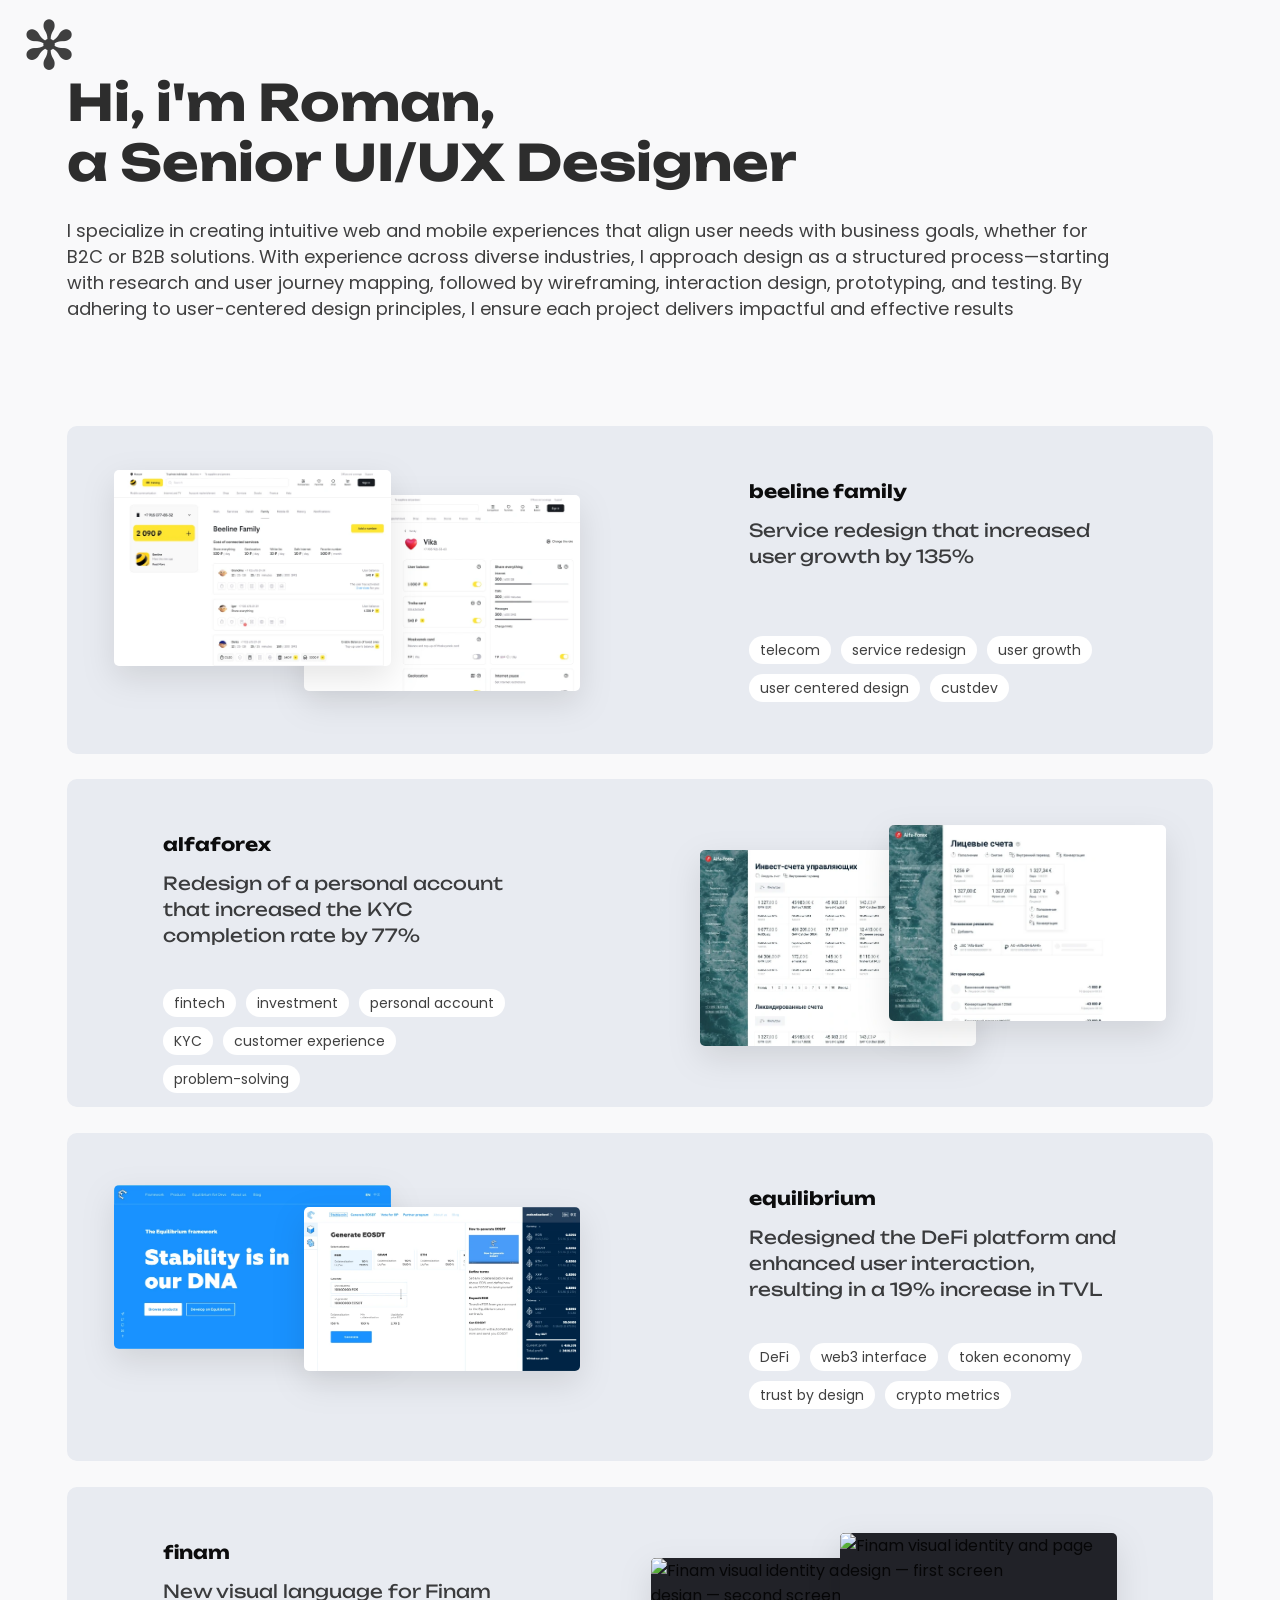
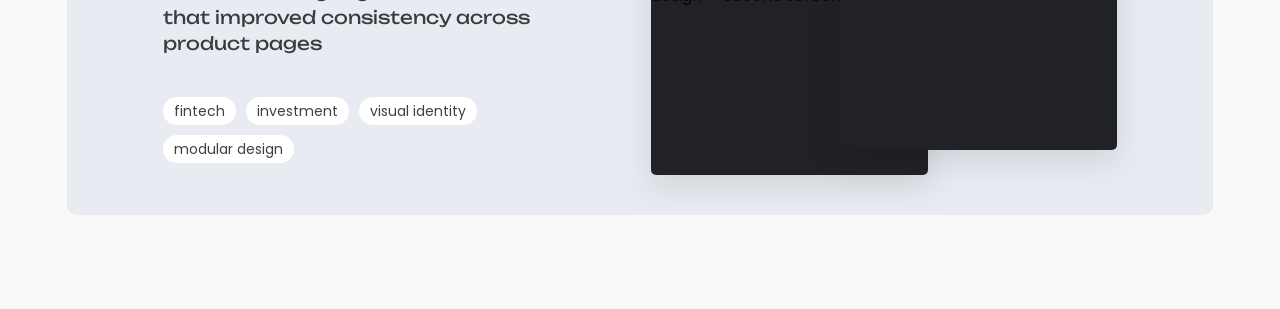
==== index.html @ b0185c96 "Set lowercase page title for index.html" ====
<!doctype html>
<html lang="en">
<head>
  <meta charset="utf-8">
  <meta name="viewport" content="width=device-width,initial-scale=1,viewport-fit=cover">
  <meta name="theme-color" content="#f9f9fa">
  <meta name="description" content="Senior UI/UX Designer portfolio. Product design, fintech, web and mobile experiences.">
  <title>roman's portfolio</title>
  <link rel="preconnect" href="https://fonts.googleapis.com">
  <link rel="preconnect" href="https://fonts.gstatic.com" crossorigin>
  <link href="https://fonts.googleapis.com/css2?family=Poppins:wght@400&family=Unbounded:wght@400;600;700&display=swap" rel="stylesheet">
  <link href="shared/tokens.css" rel="stylesheet">
  <link href="shared/typography.css" rel="stylesheet">
  <link href="shared/layout.css" rel="stylesheet">
  <link href="shared/components.css" rel="stylesheet">
  <link href="home.css" rel="stylesheet">
</head>
<body>
  <div class="portfolio-home-shell" id="top">
    <header class="home-header" aria-label="Portfolio navigation">
      <a class="home-mark" href="#top" id="portfolio-home-link" aria-label="Back to top">✻</a>
    </header>
    <main>
      <section id="home-intro" class="home-intro portfolio-container" aria-labelledby="home-title">
        <h1 class="portfolio-display" id="home-title">Hi, i'm Roman,<br>a Senior UI/UX Designer</h1>
        <p id="home-description" class="portfolio-body">I specialize in creating intuitive web and mobile experiences that align user needs with business goals, whether for B2C or B2B solutions. With experience across diverse industries, I approach design as a structured process—starting with research and user journey mapping, followed by wireframing, interaction design, prototyping, and testing. By adhering to user-centered design principles, I ensure each project delivers impactful and effective results</p>
      </section>
      <section id="home-work" data-debug-label-position="top-right" class="home-work portfolio-container" aria-label="Selected design projects">
      <article class="home-project home-project--left" id="beeline-family">
        <a class="home-project__link" href="https://readymag.website/u875042579/5202538/" rel="noopener" aria-label="Open beeline family case">
          <div id="beeline-family-media" data-debug-label-position="bottom-left" class="home-project__media" aria-hidden="true">
            <img id="beeline-family-image-1" class="home-project__shot home-project__shot--first" src="assets/home/beeline-family-01.webp" alt="Beeline Family interface — first screen" loading="eager" decoding="async">
            <img id="beeline-family-image-2" class="home-project__shot home-project__shot--second" src="assets/home/beeline-family-02.webp" alt="Beeline Family interface — second screen" loading="lazy" decoding="async">
          </div>
          <div id="beeline-family-copy" data-debug-label-position="top-right" class="home-project__copy">
            <h2 id="beeline-family-title">beeline family</h2>
            <p id="beeline-family-description">Service redesign that increased user growth by 135%</p>
            <ul id="beeline-family-tags" class="home-tags" aria-label="Project topics"><li>telecom</li><li>service redesign</li><li>user growth</li><li>user centered design</li><li>custdev</li></ul>
          </div>
        </a>
      </article>
      <article class="home-project home-project--right" id="alfaforex">
        <a class="home-project__link" href="https://readymag.website/u2548584965/5134023/" rel="noopener" aria-label="Open alfaforex case">
          <div id="alfaforex-media" data-debug-label-position="bottom-left" class="home-project__media" aria-hidden="true">
            <img id="alfaforex-image-1" class="home-project__shot home-project__shot--first" src="assets/home/alfaforex-01.webp" alt="AlfaForex personal account — first screen" loading="lazy" decoding="async">
            <img id="alfaforex-image-2" class="home-project__shot home-project__shot--second" src="assets/home/alfaforex-02.webp" alt="AlfaForex personal account — second screen" loading="lazy" decoding="async">
          </div>
          <div id="alfaforex-copy" data-debug-label-position="top-right" class="home-project__copy">
            <h2 id="alfaforex-title">alfaforex</h2>
            <p id="alfaforex-description">Redesign of a personal account that increased the KYC completion rate by 77%</p>
            <ul id="alfaforex-tags" class="home-tags" aria-label="Project topics"><li>fintech</li><li>investment</li><li>personal account</li><li>KYC</li><li>customer experience</li><li>problem-solving</li></ul>
          </div>
        </a>
      </article>
      <article class="home-project home-project--left" id="equilibrium">
        <a class="home-project__link" href="https://readymag.website/u11036106/5223679/" rel="noopener" aria-label="Open equilibrium case">
          <div id="equilibrium-media" data-debug-label-position="bottom-left" class="home-project__media" aria-hidden="true">
            <img id="equilibrium-image-1" class="home-project__shot home-project__shot--first" src="assets/home/equilibrium-01.webp" alt="Equilibrium DeFi platform — first screen" loading="lazy" decoding="async">
            <img id="equilibrium-image-2" class="home-project__shot home-project__shot--second" src="assets/home/equilibrium-02.webp" alt="Equilibrium DeFi platform — second screen" loading="lazy" decoding="async">
          </div>
          <div id="equilibrium-copy" data-debug-label-position="top-right" class="home-project__copy">
            <h2 id="equilibrium-title">equilibrium</h2>
            <p id="equilibrium-description">Redesigned the DeFi platform and enhanced user interaction, resulting in a 19% increase in TVL</p>
            <ul id="equilibrium-tags" class="home-tags" aria-label="Project topics"><li>DeFi</li><li>web3 interface</li><li>token economy</li><li>trust by design</li><li>crypto metrics</li></ul>
          </div>
        </a>
      </article>
      <article class="home-project home-project--right" id="finam">
        <a class="home-project__link" href="/cases/finam/" aria-label="Open finam case">
          <div id="finam-media" data-debug-label-position="bottom-left" class="home-project__media" aria-hidden="true">
            <img id="finam-image-1" class="home-project__shot home-project__shot--first" src="assets/hero-demo-left.webp" alt="Finam visual identity and page design — first screen" loading="lazy" decoding="async">
            <img id="finam-image-2" class="home-project__shot home-project__shot--second" src="assets/hero-demo-right.webp" alt="Finam visual identity and page design — second screen" loading="lazy" decoding="async">
          </div>
          <div id="finam-copy" data-debug-label-position="top-right" class="home-project__copy">
            <h2 id="finam-title">finam</h2>
            <p id="finam-description">New visual language for Finam that improved consistency across product pages</p>
            <ul id="finam-tags" class="home-tags" aria-label="Project topics"><li>fintech</li><li>investment</li><li>visual identity</li><li>modular design</li></ul>
          </div>
        </a>
      </article>
      </section>
    </main>
  </div>
  <script src="portfolio-home-spin.js" defer></script>
  <script src="home-interactions.js" defer></script>
  <script src="debug-blocks.js" defer></script>
</body>
</html>
---- shared/tokens.css ----
/* Shared portfolio design tokens. Extracted from the approved Finam implementation. */
:root {
  --background: #15131a;
  --surface: #212228;
  --secondary: rgba(199,199,199,.75);
  --primary: #fff;
  --content: 1268px;
  --pad: clamp(22px,5.2vw,74px);
  --section-space: 152px;
  --font-body: 'Poppins', Arial, sans-serif;
  --font-heading: 'Unbounded', sans-serif;
  --type-display-size: 50px;
  --type-body-size: 18px;
  --type-section-size: 18px;
}
---- shared/typography.css ----
/* Shared type scale: Finam's approved type metrics, usable by all pages.
   Load Google Fonts Poppins 400 and Unbounded 400/600/700 in each page head. */
body {
  margin:0; background:var(--background); color:var(--primary);
  font-family:var(--font-body); font-weight:400; font-synthesis:none;
  text-rendering:optimizeLegibility;
}
h1,h2,h3,p{margin:0}
h1,h2,h3,.section-title,.info-card h3,.stat-card strong,
.portfolio-display,.portfolio-lead,.portfolio-section-title,.portfolio-info-card h3 {
  font-family:var(--font-heading);font-weight:700;font-style:normal;font-synthesis:none;
}
h1,.lead,.stat-card strong,.portfolio-display,.portfolio-lead {
  font-size:var(--type-display-size);line-height:1.2;letter-spacing:normal;
}
.lead,.portfolio-lead {
  font-family:var(--font-heading);font-weight:400;font-style:normal;
  font-synthesis:none;margin-bottom:26px;letter-spacing:normal;
}
.body-text,.feature-copy p,.results-intro p,.portfolio-body {
  font-size:var(--type-body-size);line-height:1.45;color:var(--secondary);
}
.section-title,.portfolio-section-title {
  font-size:var(--type-section-size);line-height:1.45;letter-spacing:normal;
  text-transform:lowercase;margin-bottom:13px;
}
@media(max-width:1100px) {
  .portfolio-display,.portfolio-lead {font-size:clamp(36px,4vw,50px)}
}
@media(max-width:767px) {
  .portfolio-display {font-size:34px}
  .portfolio-lead {font-size:clamp(28px,7vw,36px);line-height:1.22;margin-bottom:20px}
  .portfolio-body {font-size:16px;line-height:1.52}
  .portfolio-section-title {font-size:18px;line-height:1.45;margin-bottom:12px}
}
@media(max-width:375px) {.portfolio-lead {font-size:28px}}
---- shared/layout.css ----
/* Shared layout primitives. Current Finam rules retain the same selectors. */
*{box-sizing:border-box}
html{scroll-behavior:smooth}
a{color:inherit;text-decoration:none}
img{display:block;max-width:100%}
.page-shell,.portfolio-page-shell{overflow-x:clip}
.wrap,.portfolio-container{
  max-width:calc(var(--content) + var(--pad)*2);width:100%;
  padding-inline:var(--pad);margin-inline:auto;
}
.media-frame,.portfolio-media-frame{
  position:relative;overflow:hidden;background:var(--surface);
  border-radius:0;isolation:isolate;
}
.full-bleed,.portfolio-full-bleed{
  position:relative;width:100vw;max-width:none;left:50%;transform:translateX(-50%);
}
@media(prefers-reduced-motion:reduce){html{scroll-behavior:auto}}
---- shared/components.css ----
/* INFO-CARD-INSIGHTS: shared implementation of the approved Finam cards.
   New cases may use .portfolio-card-grid / .portfolio-info-card. */
.insight-grid,.portfolio-card-grid{
  display:grid;grid-template-columns:repeat(3,minmax(0,1fr));gap:24px;
}
.info-card,.portfolio-info-card{
  border-radius:20px;background:var(--surface);padding:24px;min-height:220px;
}
.info-card h3,.portfolio-info-card h3{
  font-size:18px;line-height:1.45;letter-spacing:normal;
  text-transform:lowercase;margin-bottom:13px;font-weight:700;
}
.info-card p,.portfolio-info-card p{
  font-size:18px;line-height:1.45;color:var(--secondary);
}
@media(max-width:1100px) {
  .portfolio-info-card p,.portfolio-info-card h3 {font-size:16px}
}
@media(max-width:767px) {
  .portfolio-card-grid{display:flex;flex-direction:column;gap:12px}
  .portfolio-info-card{min-height:0;padding:20px;border-radius:16px}
  .portfolio-info-card h3{font-size:16px;line-height:1.45;margin-bottom:12px}
  .portfolio-info-card p{font-size:15px;line-height:1.55}
}
---- home.css ----
/* Readymag homepage composition, measured at 1440px. Finam case remains on styles.css. */
:root{
  --background:#f9f9fa;
  --primary:rgba(0,0,0,.82);
  --secondary:rgba(0,0,0,.75);
  --surface:#e8ebf1;
  --home-card:#e8ebf1;
}
body{overflow-x:clip}
.portfolio-home-shell{overflow-x:clip}
/* Keep the home navigation symbol fixed and positioned exactly as in Finam. */
.home-header{position:fixed;inset:0 auto auto 0;z-index:60;width:0;height:0;pointer-events:none}
.home-mark{
  position:fixed;top:15px;left:max(18px,calc((100vw - 1440px)/2 + 20px));
  display:flex;align-items:center;justify-content:center;width:62px;height:60px;
  font:400 67px/1 var(--font-body);color:rgba(0,0,0,.75);
  text-decoration:none;pointer-events:auto;transform-origin:50% 50%;
}
.home-mark:hover{animation:star-reference-spin 10s linear infinite}
@keyframes star-reference-spin{from{transform:rotate(0deg)}to{transform:rotate(360deg)}}
.home-mark:focus-visible,.home-project__link:focus-visible{outline:2px solid #222;outline-offset:4px}
.home-intro{padding-top:72px;padding-bottom:104px}
.home-intro h1.portfolio-display{
  font:700 50px/60px var(--font-heading);letter-spacing:0;
  width:min(100%,756px);max-width:756px;color:rgba(0,0,0,.82);
}
.home-intro p.portfolio-body{
  margin-top:26px;width:min(100%,1054px);max-width:1054px;
  font:400 18px/26px var(--font-body);color:rgba(0,0,0,.75);
}
.home-work{padding-bottom:94px}
.home-project{
  position:relative;width:100%;height:328px;margin:0 0 25px;
  background:var(--home-card);border:0;border-radius:10px;
  overflow:hidden;isolation:isolate;
}
.home-project:not(:first-child){margin-bottom:26px}
.home-project:last-child{margin-bottom:0}
.home-project__link{display:block;position:relative;width:100%;height:100%;color:inherit}
.home-project__media{position:absolute;inset:0;pointer-events:none}
.home-project__shot{
  position:absolute;display:block;width:24.132492%;height:auto;max-width:none;
  object-fit:contain;z-index:1;border-radius:5px;
  filter:drop-shadow(0 12px 16px rgba(0,0,0,.1));
  transition:transform 500ms ease,opacity 500ms ease;
  transform-origin:center center;
}
.home-project__shot--second{z-index:2}
#beeline-family .home-project__shot--first,#alfaforex .home-project__shot--first,#finam .home-project__shot--first{z-index:3}
.home-project--left .home-project__shot--first{left:8.438486%;top:44px}
.home-project--left .home-project__shot--second{left:24.921136%;top:69px}
.home-project--right .home-project__shot--first{left:67.429022%;top:46px}
.home-project--right .home-project__shot--second{left:50.946372%;top:71px}
#equilibrium .home-project__shot--first{top:52px}
#equilibrium .home-project__shot--second{top:74px}
/* Center the screenshot pair in the visual column opposite the text.
   Leave Finam's composition unchanged. */
@media(min-width:768px){
  #beeline-family .home-project__shot--first,
  #equilibrium .home-project__shot--first{left:4.179811%}
  #beeline-family .home-project__shot--second,
  #equilibrium .home-project__shot--second{left:20.662461%}
  #alfaforex .home-project__shot--first{left:71.687697%}
  #alfaforex .home-project__shot--second{left:55.205047%}
}
#finam .home-project__shot{
  height:217px;width:24.132492%;object-fit:cover;object-position:top center;
  background:#212228;
}
.home-project__copy{
  position:absolute;top:52px;width:32.097792%;color:rgba(0,0,0,.95);
}
.home-project--left .home-project__copy{right:8.438486%}
.home-project--right .home-project__copy{left:8.438486%}
.home-project__copy h2{
  font:700 18px/26px var(--font-heading);letter-spacing:0;
  text-transform:lowercase;color:rgba(0,0,0,.95);
  padding:0 0 13px;margin:0;
}
.home-project__copy p{
  font:400 18px/26px var(--font-heading);letter-spacing:0;
  color:rgba(0,0,0,.75);margin:0;
}
.home-tags{
  position:absolute;top:158px;left:0;width:100%;
  display:flex;flex-wrap:wrap;align-content:flex-start;gap:10px;
  list-style:none;margin:0;padding:0;
}
.home-tags li{
  display:flex;align-items:center;justify-content:center;
  min-height:28px;padding:0 11px;
  font:400 14px/28px var(--font-body);white-space:nowrap;
  color:rgba(0,0,0,.75);background:#fff;border-radius:100px;
  transition:background-color 200ms ease,box-shadow 200ms ease;
}
@media(hover:hover){
  .home-project--left:hover .home-project__shot--first,
  .home-project--right:hover .home-project__shot--second{transform:translateY(20px)}
  .home-project--left:hover .home-project__shot--second,
  .home-project--right:hover .home-project__shot--first{transform:translateY(-20px)}
  /* AlfaForex: right screenshot down, left screenshot up. */
  #alfaforex:hover .home-project__shot--first{transform:translateY(20px)}
  #alfaforex:hover .home-project__shot--second{transform:translateY(-20px)}
  /* Tag hover does not fade other elements. */
  .home-tags li:hover{background:transparent;box-shadow:inset 0 0 0 1px rgba(0,0,0,.7)}
}
@media(max-width:1150px) and (min-width:768px){
  .home-intro{padding-top:80px;padding-bottom:85px}
  .home-intro h1.portfolio-display{font-size:clamp(37px,4.2vw,50px);line-height:1.2}
  .home-intro p.portfolio-body{font-size:17px;line-height:1.5}
  .home-project__copy{width:35%}
  .home-project__copy h2,.home-project__copy p{font-size:clamp(14px,1.6vw,18px);line-height:1.43}
  .home-project__copy h2{padding-bottom:10px}
  .home-tags{top:158px;gap:7px}
  .home-tags li{font-size:12px;line-height:25px;min-height:25px;padding-inline:9px}
}
@media(max-width:767px){
  :root{--pad:6.25vw}
  .home-mark{top:4.375vw;left:2.5vw;width:7.5vw;height:8.125vw;font-size:8.125vw;line-height:1}
  .home-intro{padding-top:118px;padding-bottom:66px}
  .home-intro h1.portfolio-display{width:100%;font-size:clamp(27px,7.25vw,36px);line-height:1.24}
  .home-intro p.portfolio-body{margin-top:24px;font-size:16px;line-height:1.52}
  .home-work{padding-bottom:75px}
  .home-project{height:auto;min-height:0;margin-bottom:13px;overflow:hidden}
  .home-project:not(:first-child){margin-bottom:13px}
  .home-project__link{display:flex;flex-direction:column;height:auto}
  .home-project__media{position:relative;inset:auto;height:clamp(185px,56vw,248px);flex:none;width:100%}
  .home-project__shot{width:64%;max-width:none;filter:drop-shadow(0 8px 12px rgba(0,0,0,.1))}
  .home-project--left .home-project__shot--first{left:8%;top:20px}
  .home-project--left .home-project__shot--second{left:35%;top:40px}
  .home-project--right .home-project__shot--first{left:35%;top:20px}
  .home-project--right .home-project__shot--second{left:8%;top:40px}
  #equilibrium .home-project__shot--first{top:23px}
  #equilibrium .home-project__shot--second{top:47px}
  #finam .home-project__shot{width:64%;height:min(43vw,178px)}
  .home-project__copy{position:relative;top:auto;left:auto!important;right:auto!important;width:100%;padding:0 22px 28px}
  .home-project__copy h2{font-size:16px;line-height:24px;padding-bottom:10px}
  .home-project__copy p{font-size:16px;line-height:24px}
  .home-tags{position:static;top:auto;left:auto;width:auto;margin-top:28px;gap:8px}
  .home-tags li{font-size:12px;min-height:26px;line-height:26px;padding:0 10px}
}
@media(max-width:375px){
  .home-mark{left:10px}
}
@media(prefers-reduced-motion:reduce){
  .home-mark:hover{animation:none}
  .home-project__shot{transition:none!important}
  .home-project:hover .home-project__shot{transform:none!important}
  .home-motion .home-project:not(.is-visible) .home-project__shot{opacity:1!important;transform:none!important}
}
.home-motion .home-project:not(.is-visible) .home-project__shot{opacity:0;transform:translateY(14px)}
.home-motion .home-project.is-visible .home-project__shot{opacity:1}
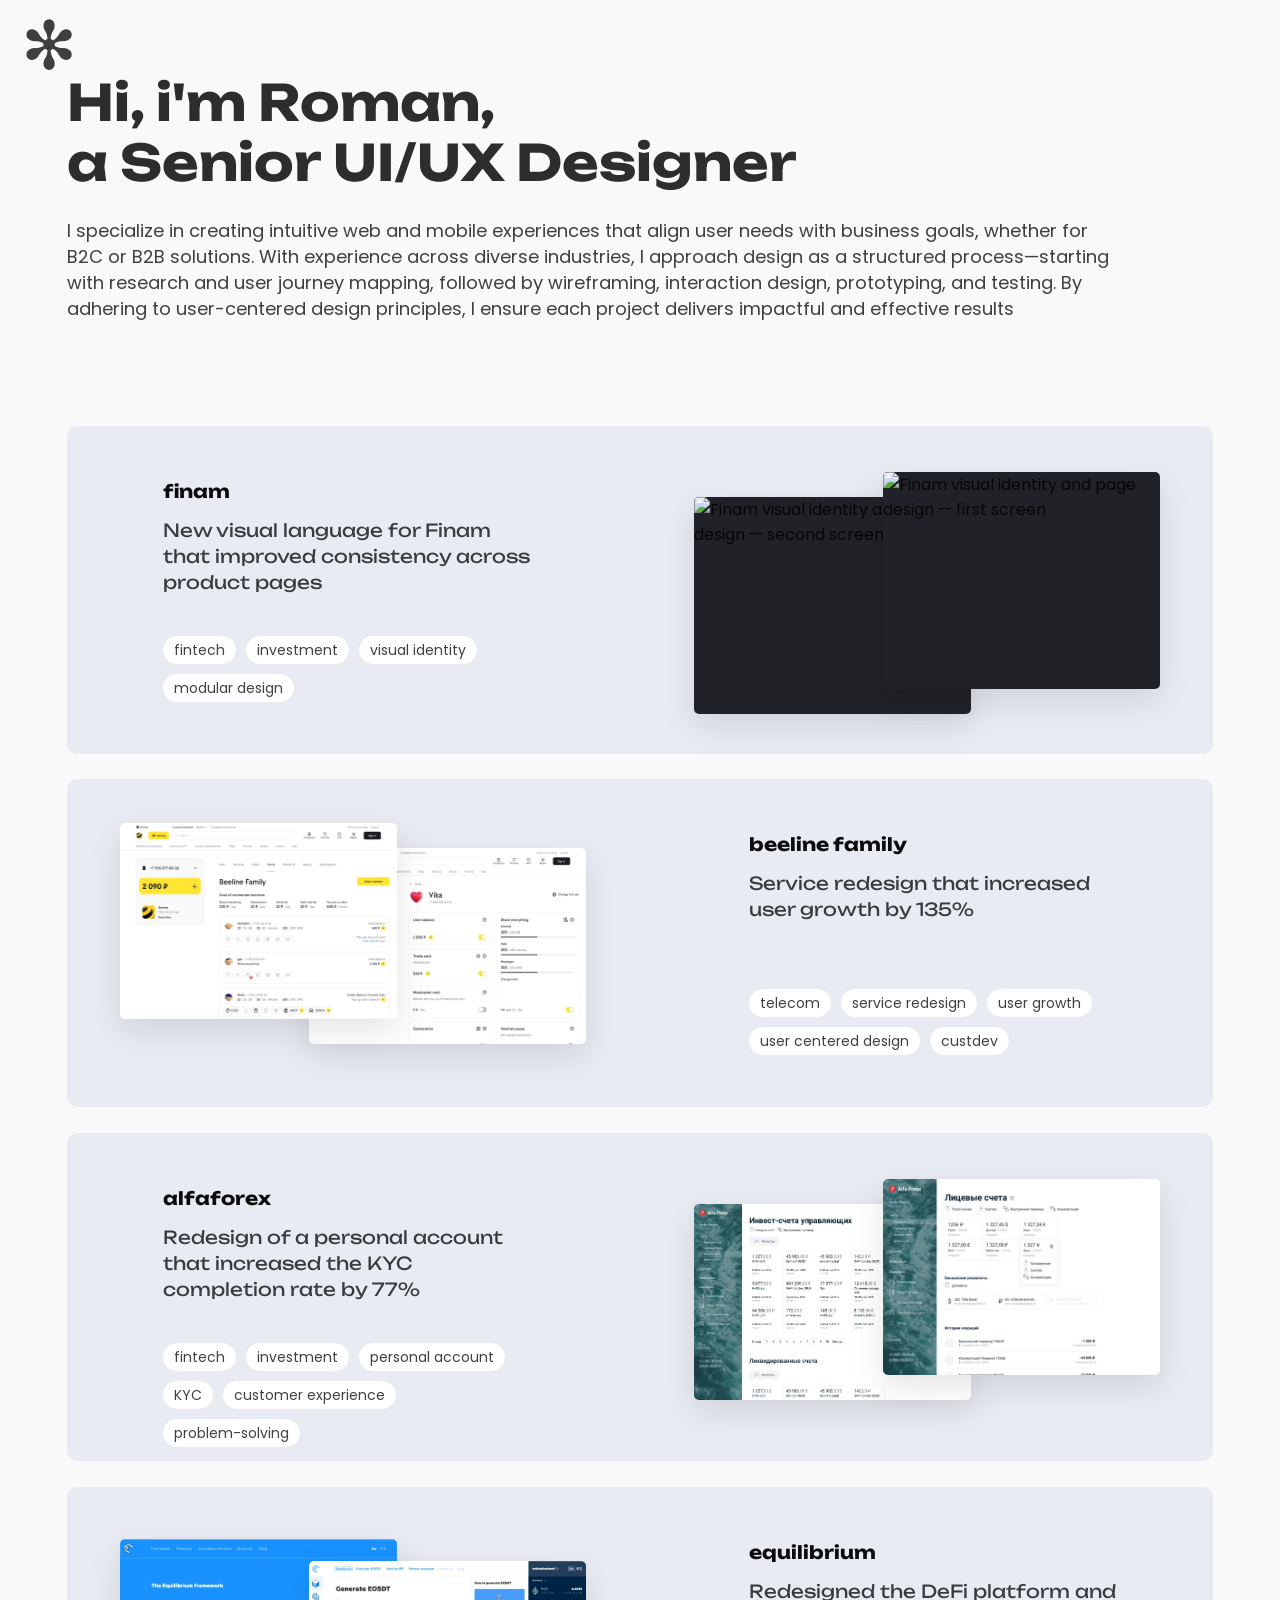
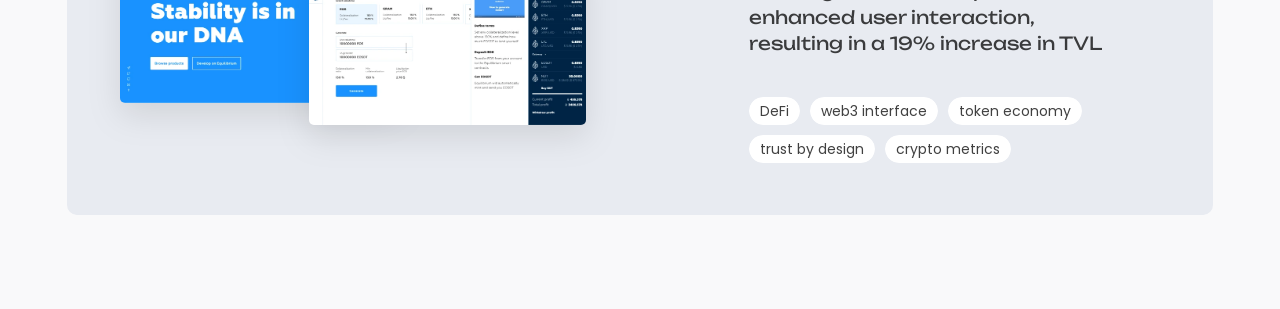
==== commit 2f5d22fa: "Move Finam first and animate sliding tag fills; center screenshot groups" ====
--- a/index.html
+++ b/index.html
@@ -26,6 +26,19 @@
         <p id="home-description" class="portfolio-body">I specialize in creating intuitive web and mobile experiences that align user needs with business goals, whether for B2C or B2B solutions. With experience across diverse industries, I approach design as a structured process—starting with research and user journey mapping, followed by wireframing, interaction design, prototyping, and testing. By adhering to user-centered design principles, I ensure each project delivers impactful and effective results</p>
       </section>
       <section id="home-work" data-debug-label-position="top-right" class="home-work portfolio-container" aria-label="Selected design projects">
+      <article class="home-project home-project--right" id="finam">
+        <a class="home-project__link" href="/cases/finam/" aria-label="Open finam case">
+          <div id="finam-media" data-debug-label-position="bottom-left" class="home-project__media" aria-hidden="true">
+            <img id="finam-image-1" class="home-project__shot home-project__shot--first" src="assets/hero-demo-left.webp" alt="Finam visual identity and page design — first screen" loading="lazy" decoding="async">
+            <img id="finam-image-2" class="home-project__shot home-project__shot--second" src="assets/hero-demo-right.webp" alt="Finam visual identity and page design — second screen" loading="lazy" decoding="async">
+          </div>
+          <div id="finam-copy" data-debug-label-position="top-right" class="home-project__copy">
+            <h2 id="finam-title">finam</h2>
+            <p id="finam-description">New visual language for Finam that improved consistency across product pages</p>
+            <ul id="finam-tags" class="home-tags" aria-label="Project topics"><li>fintech</li><li>investment</li><li>visual identity</li><li>modular design</li></ul>
+          </div>
+        </a>
+      </article>
       <article class="home-project home-project--left" id="beeline-family">
         <a class="home-project__link" href="https://readymag.website/u875042579/5202538/" rel="noopener" aria-label="Open beeline family case">
           <div id="beeline-family-media" data-debug-label-position="bottom-left" class="home-project__media" aria-hidden="true">
@@ -65,19 +78,6 @@
           </div>
         </a>
       </article>
-      <article class="home-project home-project--right" id="finam">
-        <a class="home-project__link" href="/cases/finam/" aria-label="Open finam case">
-          <div id="finam-media" data-debug-label-position="bottom-left" class="home-project__media" aria-hidden="true">
-            <img id="finam-image-1" class="home-project__shot home-project__shot--first" src="assets/hero-demo-left.webp" alt="Finam visual identity and page design — first screen" loading="lazy" decoding="async">
-            <img id="finam-image-2" class="home-project__shot home-project__shot--second" src="assets/hero-demo-right.webp" alt="Finam visual identity and page design — second screen" loading="lazy" decoding="async">
-          </div>
-          <div id="finam-copy" data-debug-label-position="top-right" class="home-project__copy">
-            <h2 id="finam-title">finam</h2>
-            <p id="finam-description">New visual language for Finam that improved consistency across product pages</p>
-            <ul id="finam-tags" class="home-tags" aria-label="Project topics"><li>fintech</li><li>investment</li><li>visual identity</li><li>modular design</li></ul>
-          </div>
-        </a>
-      </article>
       </section>
     </main>
   </div>
--- a/home.css
+++ b/home.css
@@ -53,15 +53,17 @@
 .home-project--right .home-project__shot--second{left:50.946372%;top:71px}
 #equilibrium .home-project__shot--first{top:52px}
 #equilibrium .home-project__shot--second{top:74px}
-/* Center the screenshot pair in the visual column opposite the text.
-   Leave Finam's composition unchanged. */
+/* Center each complete screenshot pair horizontally in its image half.
+   The text stays in the opposite half; the paired images never overlap it. */
 @media(min-width:768px){
   #beeline-family .home-project__shot--first,
-  #equilibrium .home-project__shot--first{left:4.179811%}
+  #equilibrium .home-project__shot--first{left:4.692429%}
   #beeline-family .home-project__shot--second,
-  #equilibrium .home-project__shot--second{left:20.662461%}
-  #alfaforex .home-project__shot--first{left:71.687697%}
-  #alfaforex .home-project__shot--second{left:55.205047%}
+  #equilibrium .home-project__shot--second{left:21.175079%}
+  #alfaforex .home-project__shot--first,
+  #finam .home-project__shot--first{left:71.175079%}
+  #alfaforex .home-project__shot--second,
+  #finam .home-project__shot--second{left:54.692429%}
 }
 #finam .home-project__shot{
   height:217px;width:24.132492%;object-fit:cover;object-position:top center;
@@ -90,8 +92,16 @@
   display:flex;align-items:center;justify-content:center;
   min-height:28px;padding:0 11px;
   font:400 14px/28px var(--font-body);white-space:nowrap;
-  color:rgba(0,0,0,.75);background:#fff;border-radius:100px;
-  transition:background-color 200ms ease,box-shadow 200ms ease;
+  color:rgba(0,0,0,.75);background:transparent;border-radius:100px;
+  position:relative;isolation:isolate;overflow:hidden;
+  box-shadow:inset 0 0 0 1px transparent;
+  transition:box-shadow 350ms ease;
+}
+.home-tags li::before{
+  content:"";position:absolute;inset:0;z-index:-1;pointer-events:none;
+  background:#fff;border-radius:inherit;
+  transform:translateX(0);
+  transition:transform 350ms cubic-bezier(.22,.61,.36,1);
 }
 @media(hover:hover){
   .home-project--left:hover .home-project__shot--first,
@@ -102,7 +112,8 @@
   #alfaforex:hover .home-project__shot--first{transform:translateY(20px)}
   #alfaforex:hover .home-project__shot--second{transform:translateY(-20px)}
   /* Tag hover does not fade other elements. */
-  .home-tags li:hover{background:transparent;box-shadow:inset 0 0 0 1px rgba(0,0,0,.7)}
+  .home-tags li:hover{box-shadow:inset 0 0 0 1px #fff}
+  .home-tags li:hover::before{transform:translateX(-101%)}
 }
 @media(max-width:1150px) and (min-width:768px){
   .home-intro{padding-top:80px;padding-bottom:85px}
@@ -126,10 +137,10 @@
   .home-project__link{display:flex;flex-direction:column;height:auto}
   .home-project__media{position:relative;inset:auto;height:clamp(185px,56vw,248px);flex:none;width:100%}
   .home-project__shot{width:64%;max-width:none;filter:drop-shadow(0 8px 12px rgba(0,0,0,.1))}
-  .home-project--left .home-project__shot--first{left:8%;top:20px}
-  .home-project--left .home-project__shot--second{left:35%;top:40px}
-  .home-project--right .home-project__shot--first{left:35%;top:20px}
-  .home-project--right .home-project__shot--second{left:8%;top:40px}
+  .home-project--left .home-project__shot--first{left:4.5%;top:20px}
+  .home-project--left .home-project__shot--second{left:31.5%;top:40px}
+  .home-project--right .home-project__shot--first{left:31.5%;top:20px}
+  .home-project--right .home-project__shot--second{left:4.5%;top:40px}
   #equilibrium .home-project__shot--first{top:23px}
   #equilibrium .home-project__shot--second{top:47px}
   #finam .home-project__shot{width:64%;height:min(43vw,178px)}
@@ -144,6 +155,7 @@
 }
 @media(prefers-reduced-motion:reduce){
   .home-mark:hover{animation:none}
+  .home-tags li,.home-tags li::before{transition:none!important}
   .home-project__shot{transition:none!important}
   .home-project:hover .home-project__shot{transform:none!important}
   .home-motion .home-project:not(.is-visible) .home-project__shot{opacity:1!important;transform:none!important}
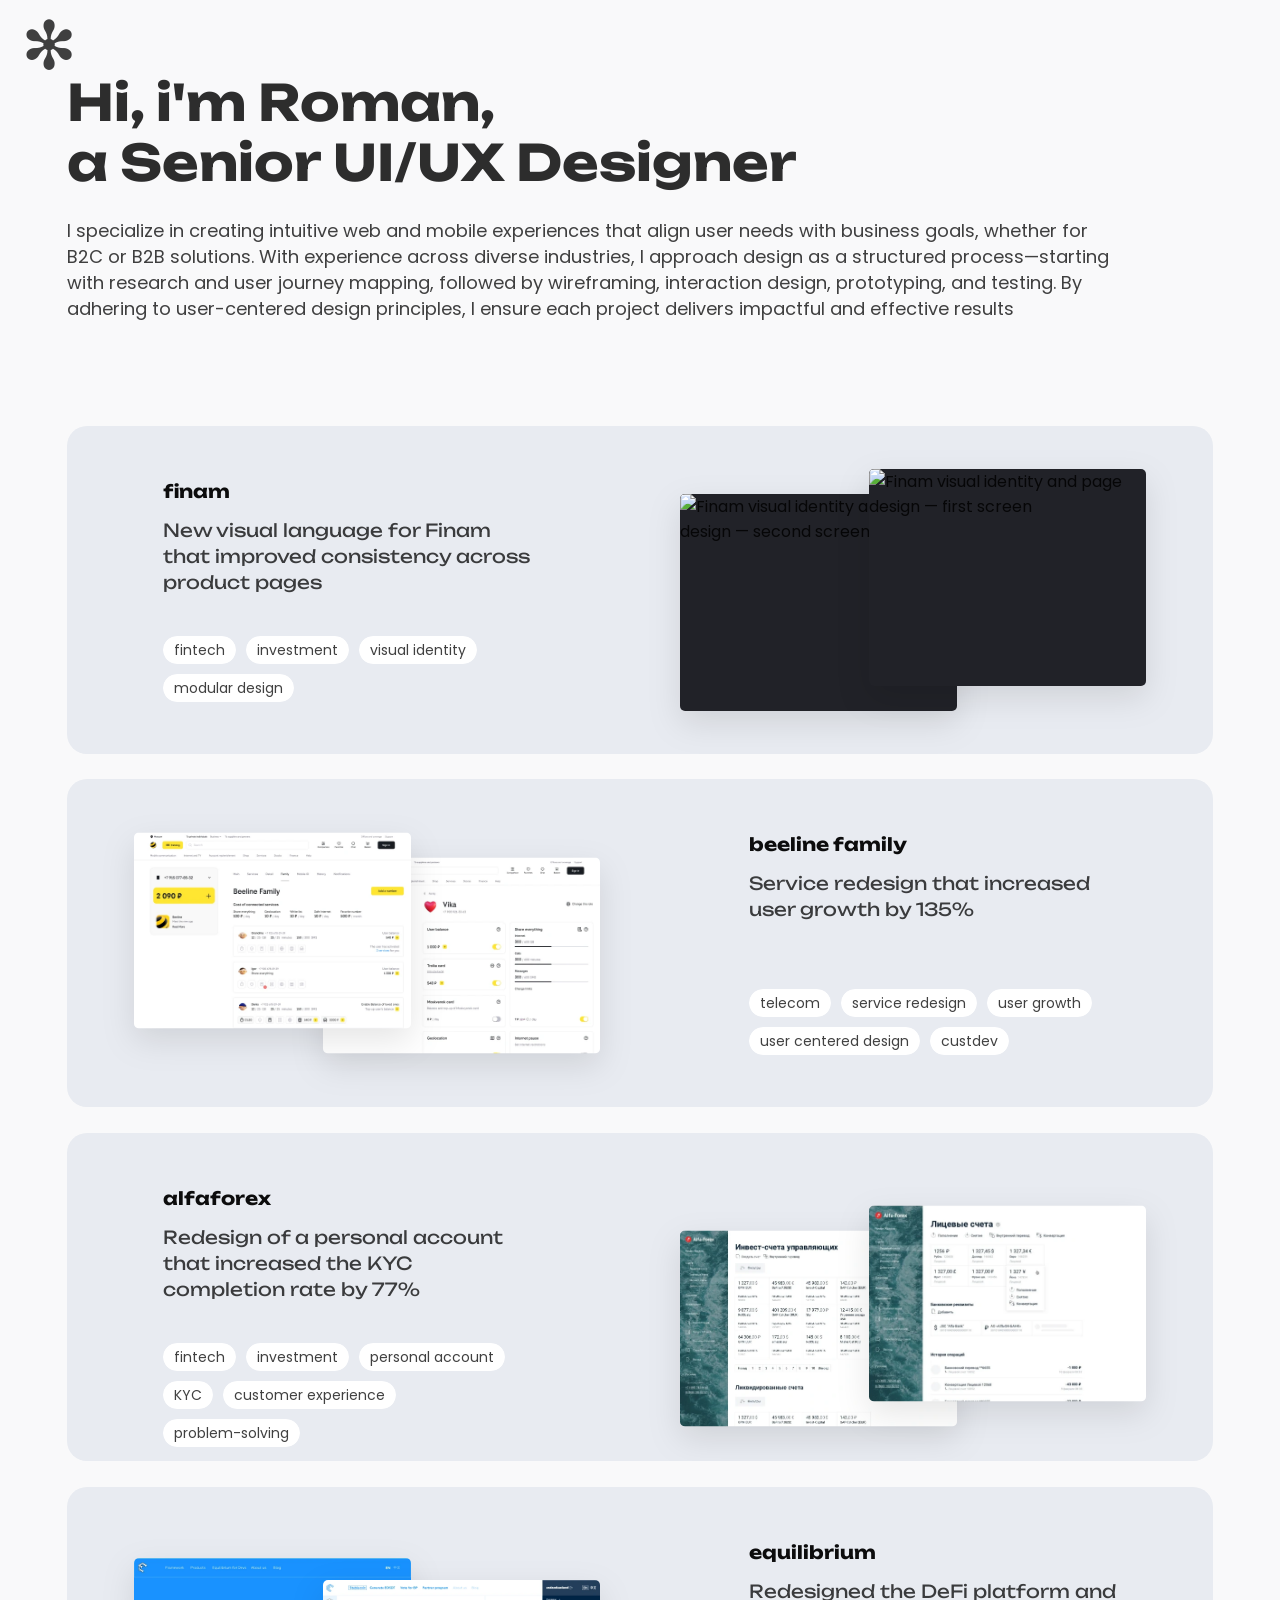
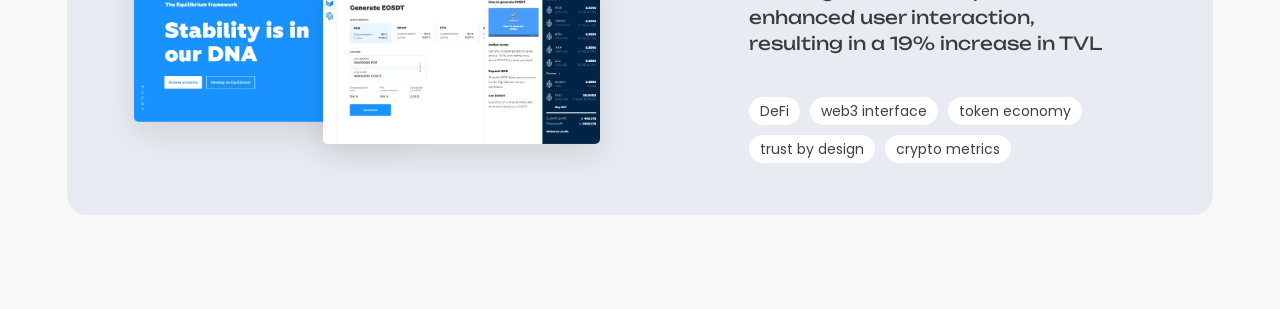
==== commit d206ccc3: "Animate homepage intro text with Finam-style delayed line reveal" ====
--- a/index.html
+++ b/index.html
@@ -6,6 +6,11 @@
   <meta name="theme-color" content="#f9f9fa">
   <meta name="description" content="Senior UI/UX Designer portfolio. Product design, fintech, web and mobile experiences.">
   <title>roman's portfolio</title>
+  <script>
+    if (window.matchMedia('(prefers-reduced-motion: no-preference)').matches) {
+      document.documentElement.classList.add('home-intro-reveal-pending');
+    }
+  </script>
   <link rel="preconnect" href="https://fonts.googleapis.com">
   <link rel="preconnect" href="https://fonts.gstatic.com" crossorigin>
   <link href="https://fonts.googleapis.com/css2?family=Poppins:wght@400&family=Unbounded:wght@400;600;700&display=swap" rel="stylesheet">
@@ -82,6 +87,7 @@
     </main>
   </div>
   <script src="portfolio-home-spin.js" defer></script>
+  <script src="home-intro-reveal.js" defer></script>
   <script src="home-interactions.js" defer></script>
   <script src="debug-blocks.js" defer></script>
 </body>
--- a/home.css
+++ b/home.css
@@ -31,7 +31,7 @@
 .home-work{padding-bottom:94px}
 .home-project{
   position:relative;width:100%;height:328px;margin:0 0 25px;
-  background:var(--home-card);border:0;border-radius:10px;
+  background:var(--home-card);border:0;border-radius:20px;
   overflow:hidden;isolation:isolate;
 }
 .home-project:not(:first-child){margin-bottom:26px}
@@ -53,17 +53,18 @@
 .home-project--right .home-project__shot--second{left:50.946372%;top:71px}
 #equilibrium .home-project__shot--first{top:52px}
 #equilibrium .home-project__shot--second{top:74px}
-/* Center each complete screenshot pair horizontally in its image half.
-   The text stays in the opposite half; the paired images never overlap it. */
+/* Increase the outer margin of each overlapping screenshot pair by 25%.
+   Keep the pair's internal overlap and independent hover movement unchanged. */
 @media(min-width:768px){
+  .home-project__shot{translate:0 var(--home-shot-center-offset,0px)}
   #beeline-family .home-project__shot--first,
-  #equilibrium .home-project__shot--first{left:4.692429%}
+  #equilibrium .home-project__shot--first{left:5.865536%}
   #beeline-family .home-project__shot--second,
-  #equilibrium .home-project__shot--second{left:21.175079%}
+  #equilibrium .home-project__shot--second{left:22.348186%}
   #alfaforex .home-project__shot--first,
-  #finam .home-project__shot--first{left:71.175079%}
+  #finam .home-project__shot--first{left:70.001972%}
   #alfaforex .home-project__shot--second,
-  #finam .home-project__shot--second{left:54.692429%}
+  #finam .home-project__shot--second{left:53.519322%}
 }
 #finam .home-project__shot{
   height:217px;width:24.132492%;object-fit:cover;object-position:top center;
@@ -128,27 +129,29 @@
 @media(max-width:767px){
   :root{--pad:6.25vw}
   .home-mark{top:4.375vw;left:2.5vw;width:7.5vw;height:8.125vw;font-size:8.125vw;line-height:1}
-  .home-intro{padding-top:118px;padding-bottom:66px}
-  .home-intro h1.portfolio-display{width:100%;font-size:clamp(27px,7.25vw,36px);line-height:1.24}
-  .home-intro p.portfolio-body{margin-top:24px;font-size:16px;line-height:1.52}
+  .home-intro{padding-top:15vw;padding-bottom:66px}
+  .home-intro h1.portfolio-display{width:100%;font:700 7.8125vw/11.25vw var(--font-heading);letter-spacing:normal;font-synthesis:none}
+  .home-intro p.portfolio-body{margin-top:24px;font:400 5vw/7.5vw var(--font-body);letter-spacing:normal;font-synthesis:none}
   .home-work{padding-bottom:75px}
-  .home-project{height:auto;min-height:0;margin-bottom:13px;overflow:hidden}
-  .home-project:not(:first-child){margin-bottom:13px}
-  .home-project__link{display:flex;flex-direction:column;height:auto}
-  .home-project__media{position:relative;inset:auto;height:clamp(185px,56vw,248px);flex:none;width:100%}
-  .home-project__shot{width:64%;max-width:none;filter:drop-shadow(0 8px 12px rgba(0,0,0,.1))}
-  .home-project--left .home-project__shot--first{left:4.5%;top:20px}
-  .home-project--left .home-project__shot--second{left:31.5%;top:40px}
-  .home-project--right .home-project__shot--first{left:31.5%;top:20px}
-  .home-project--right .home-project__shot--second{left:4.5%;top:40px}
-  #equilibrium .home-project__shot--first{top:23px}
-  #equilibrium .home-project__shot--second{top:47px}
-  #finam .home-project__shot{width:64%;height:min(43vw,178px)}
-  .home-project__copy{position:relative;top:auto;left:auto!important;right:auto!important;width:100%;padding:0 22px 28px}
-  .home-project__copy h2{font-size:16px;line-height:24px;padding-bottom:10px}
-  .home-project__copy p{font-size:16px;line-height:24px}
+  .home-project{height:auto;min-height:0;margin-bottom:4.375vw;border-radius:16px;overflow:hidden}
+  .home-project:not(:first-child){margin-bottom:4.375vw}
+  .home-project:last-child{margin-bottom:0}
+  /* One full-width screenshot aligned with the text gutter in every mobile card. */
+  .home-project__link{display:flex;flex-direction:column;height:auto;padding:22px 22px 28px}
+  .home-project__media{position:relative;inset:auto;height:auto;flex:none;width:100%;margin-bottom:28px}
+  .home-project__shot{
+    position:relative;left:0!important;top:0!important;
+    width:100%;height:auto;max-width:100%;object-fit:contain;
+    filter:drop-shadow(0 8px 12px rgba(0,0,0,.1))
+  }
+  .home-project__shot--second{display:none}
+  #finam .home-project__shot{width:100%;height:auto;object-fit:contain}
+  .home-project:hover .home-project__shot--first{transform:none!important}
+  .home-project__copy{position:relative;top:auto;left:auto!important;right:auto!important;width:100%;padding:0}
+  .home-project__copy h2{font:700 5vw/7.5vw var(--font-heading);padding-bottom:4.0625vw;letter-spacing:normal;font-synthesis:none}
+  .home-project__copy p{font:400 5vw/7.5vw var(--font-body);letter-spacing:normal;font-synthesis:none}
   .home-tags{position:static;top:auto;left:auto;width:auto;margin-top:28px;gap:8px}
-  .home-tags li{font-size:12px;min-height:26px;line-height:26px;padding:0 10px}
+  .home-tags li{font:400 3vw/4.5vw var(--font-body);letter-spacing:normal;font-synthesis:none;min-height:7.5vw;padding:0 10px}
 }
 @media(max-width:375px){
   .home-mark{left:10px}
@@ -162,3 +165,29 @@
 }
 .home-motion .home-project:not(.is-visible) .home-project__shot{opacity:0;transform:translateY(14px)}
 .home-motion .home-project.is-visible .home-project__shot{opacity:1}
+
+/* Finam's line-roll animation, scoped to the homepage intro. */
+@media (prefers-reduced-motion: no-preference) {
+  html.home-intro-reveal-pending #home-intro > h1,
+  html.home-intro-reveal-pending #home-intro > p { visibility: hidden; }
+  html.has-home-intro-reveal #home-intro .text-reveal-line {
+    display: block;
+    overflow: hidden;
+  }
+  html.has-home-intro-reveal #home-intro .text-reveal-line-inner {
+    display: block;
+    white-space: nowrap;
+    opacity: 0;
+    transform: translate3d(0, 105%, 0);
+    transition: transform 1230ms cubic-bezier(.22, 1, .36, 1),
+                opacity 930ms cubic-bezier(.22, 1, .36, 1);
+    transition-delay: calc(var(--reveal-order, 0) * 135ms);
+  }
+  html.has-home-intro-reveal #home-intro .text-reveal-ready:not(.text-reveal-visible) .text-reveal-line-inner {
+    transition: none;
+  }
+  html.has-home-intro-reveal #home-intro .text-reveal-visible .text-reveal-line-inner {
+    opacity: 1;
+    transform: translate3d(0, 0, 0);
+  }
+}
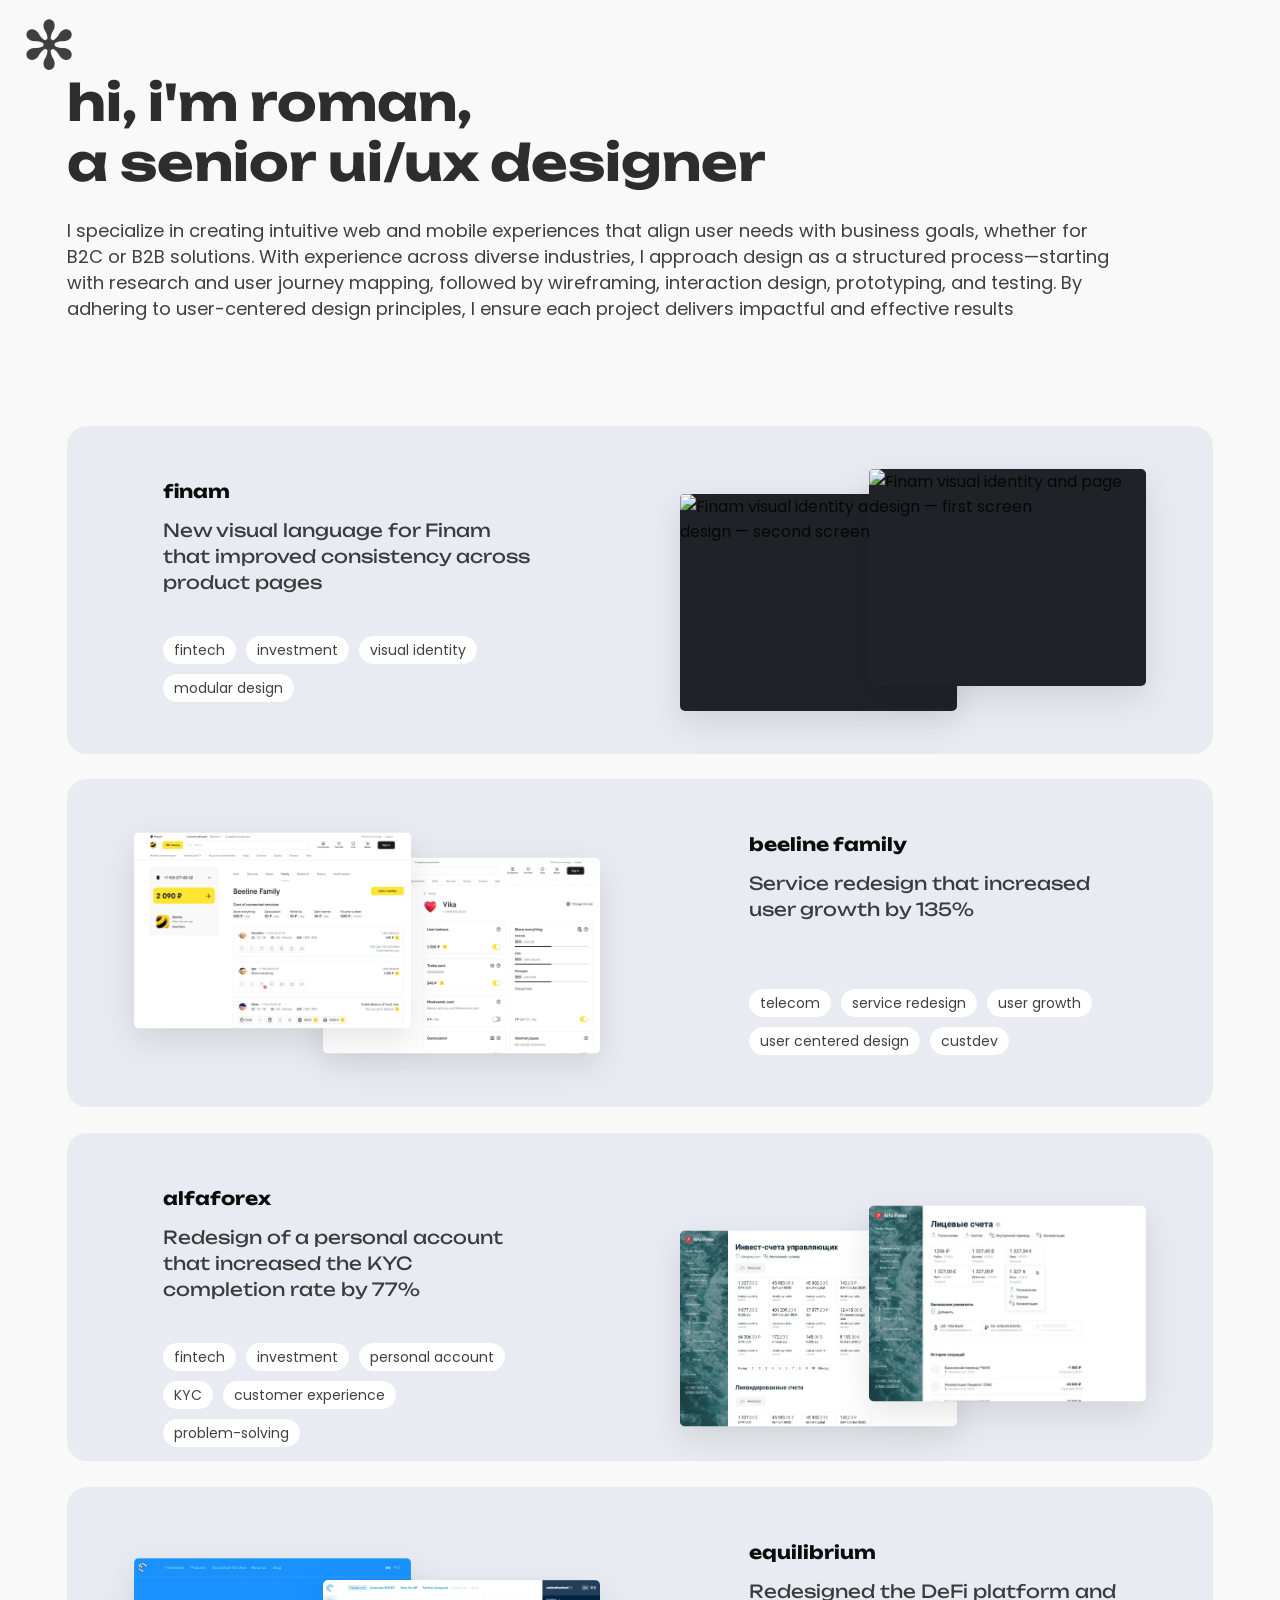
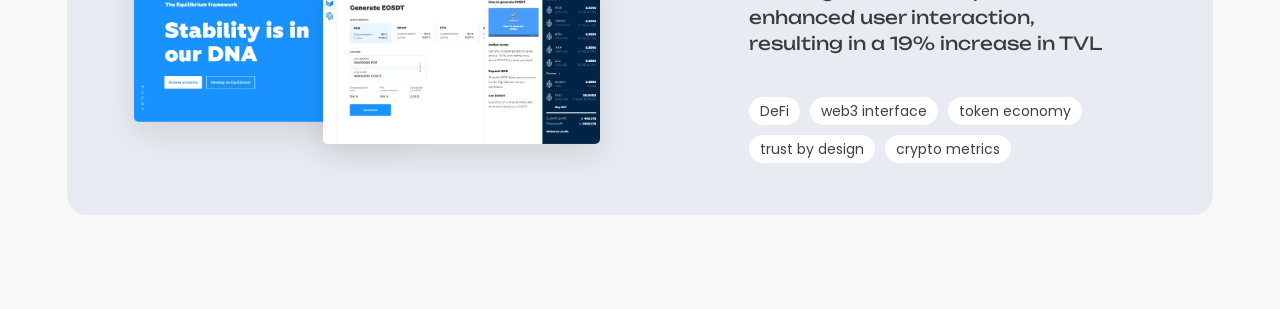
==== commit b61e405a: "Use lowercase text in homepage title" ====
--- a/index.html
+++ b/index.html
@@ -27,7 +27,7 @@
     </header>
     <main>
       <section id="home-intro" class="home-intro portfolio-container" aria-labelledby="home-title">
-        <h1 class="portfolio-display" id="home-title">Hi, i'm Roman,<br>a Senior UI/UX Designer</h1>
+        <h1 class="portfolio-display" id="home-title">hi, i'm roman,<br>a senior ui/ux designer</h1>
         <p id="home-description" class="portfolio-body">I specialize in creating intuitive web and mobile experiences that align user needs with business goals, whether for B2C or B2B solutions. With experience across diverse industries, I approach design as a structured process—starting with research and user journey mapping, followed by wireframing, interaction design, prototyping, and testing. By adhering to user-centered design principles, I ensure each project delivers impactful and effective results</p>
       </section>
       <section id="home-work" data-debug-label-position="top-right" class="home-work portfolio-container" aria-label="Selected design projects">
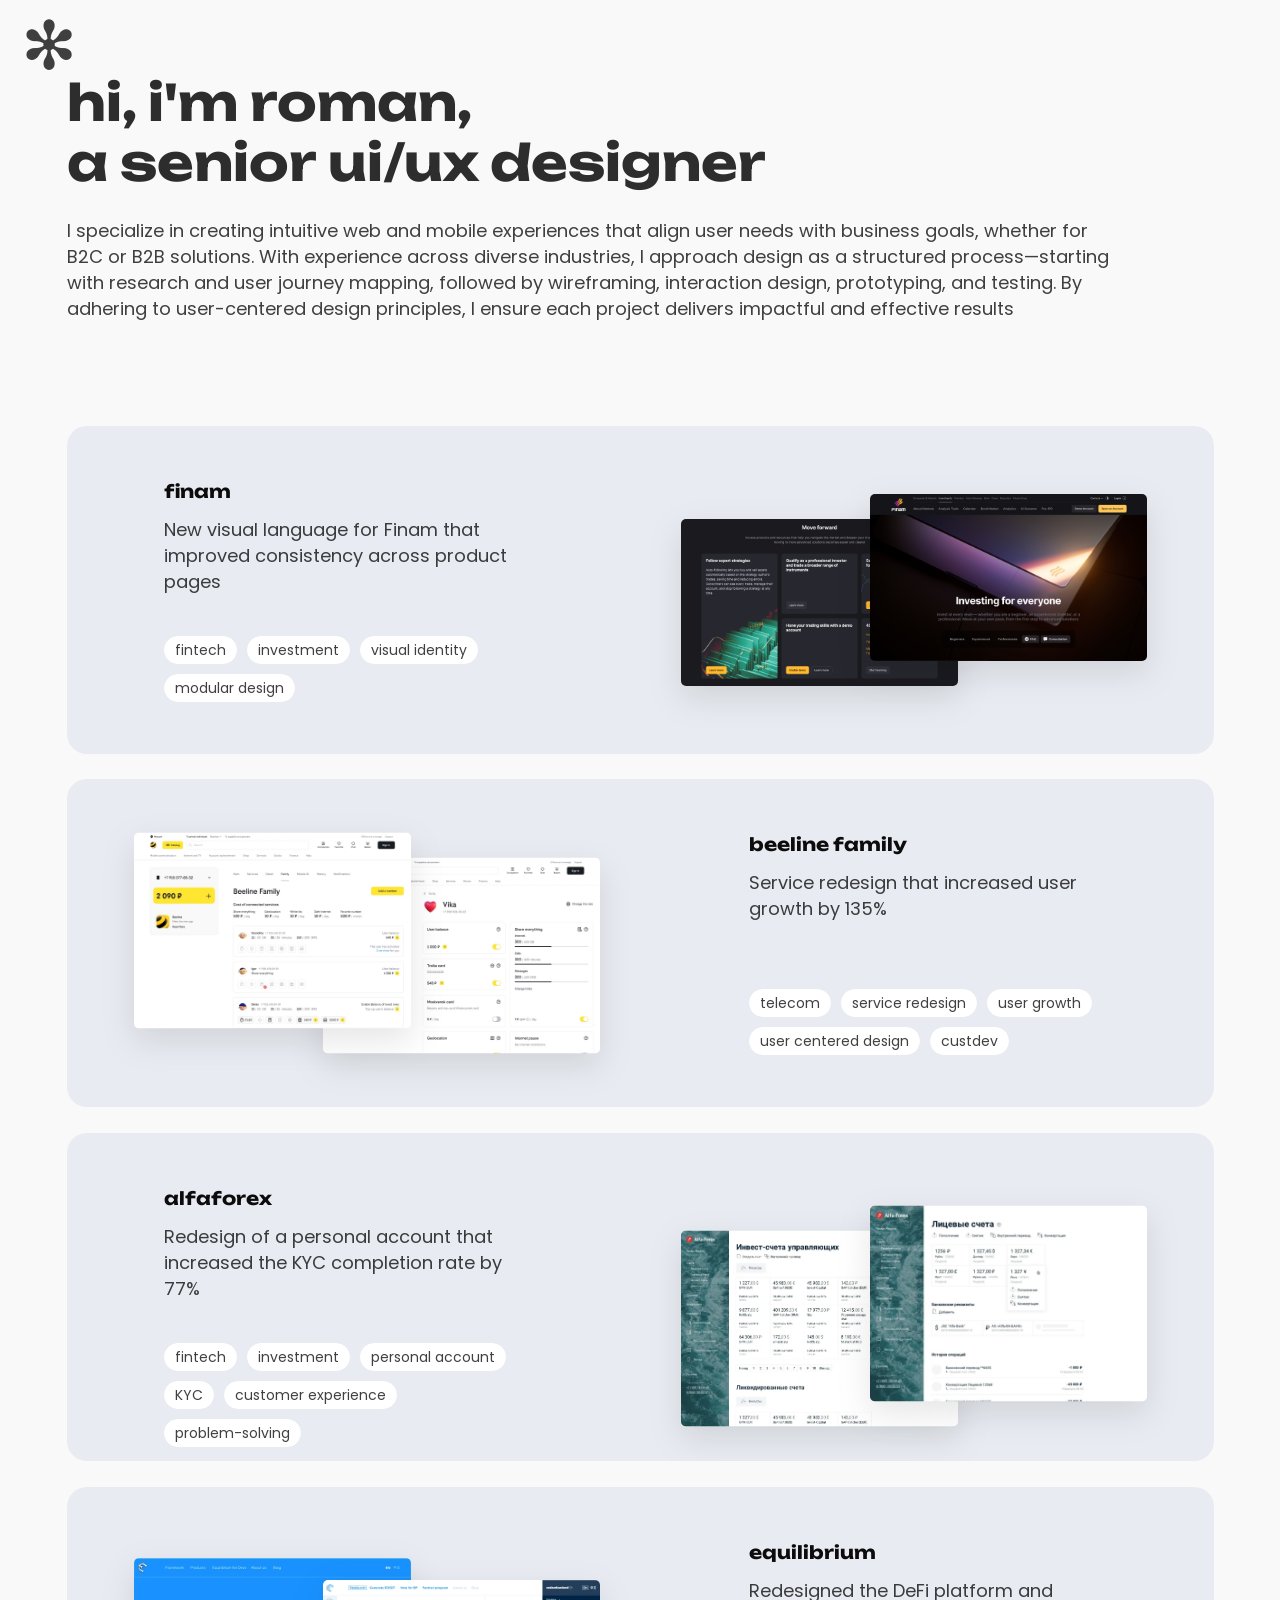
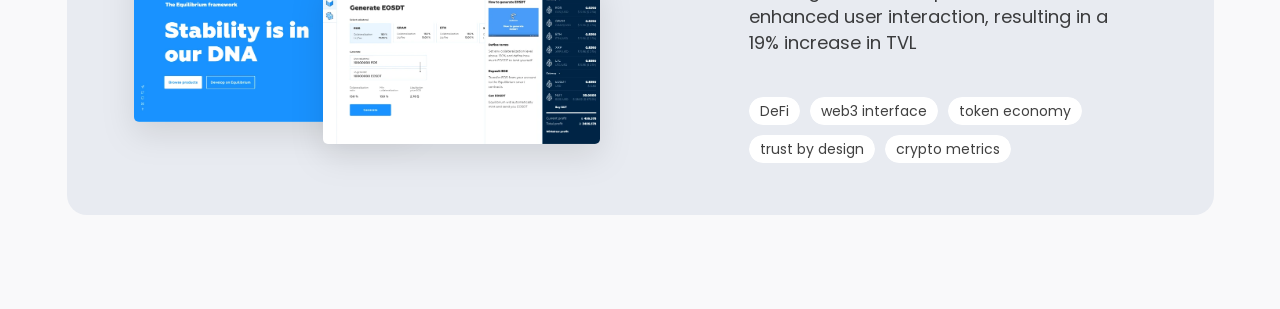
==== commit c8aebdb4: "Replace Finam homepage card screenshots with Figma left/right artwork" ====
--- a/index.html
+++ b/index.html
@@ -34,8 +34,8 @@
       <article class="home-project home-project--right" id="finam">
         <a class="home-project__link" href="/cases/finam/" aria-label="Open finam case">
           <div id="finam-media" data-debug-label-position="bottom-left" class="home-project__media" aria-hidden="true">
-            <img id="finam-image-1" class="home-project__shot home-project__shot--first" src="assets/hero-demo-left.webp" alt="Finam visual identity and page design — first screen" loading="lazy" decoding="async">
-            <img id="finam-image-2" class="home-project__shot home-project__shot--second" src="assets/hero-demo-right.webp" alt="Finam visual identity and page design — second screen" loading="lazy" decoding="async">
+            <img id="finam-image-1" class="home-project__shot home-project__shot--first" src="assets/home/finam-card-right.png" alt="Finam investment platform introductory screen" loading="lazy" decoding="async">
+            <img id="finam-image-2" class="home-project__shot home-project__shot--second" src="assets/home/finam-card-left.png" alt="Finam platform features and investment services screen" loading="lazy" decoding="async">
           </div>
           <div id="finam-copy" data-debug-label-position="top-right" class="home-project__copy">
             <h2 id="finam-title">finam</h2>
--- a/shared/components.css
+++ b/shared/components.css
@@ -17,8 +17,8 @@
   .portfolio-info-card p,.portfolio-info-card h3 {font-size:16px}
 }
 @media(max-width:767px) {
-  .portfolio-card-grid{display:flex;flex-direction:column;gap:12px}
-  .portfolio-info-card{min-height:0;padding:20px;border-radius:16px}
-  .portfolio-info-card h3{font-size:16px;line-height:1.45;margin-bottom:12px}
-  .portfolio-info-card p{font-size:15px;line-height:1.55}
+  .portfolio-card-grid{display:flex;flex-direction:column;gap:4.375vw}
+  .portfolio-info-card{min-height:0;padding:var(--pad);border-radius:16px}
+  .portfolio-info-card h3{font-size:5vw;line-height:7.5vw;padding-bottom:4.0625vw;margin-bottom:0}
+  .portfolio-info-card p{font-size:5vw;line-height:7.5vw}
 }
--- a/home.css
+++ b/home.css
@@ -26,7 +26,7 @@
 }
 .home-intro p.portfolio-body{
   margin-top:26px;width:min(100%,1054px);max-width:1054px;
-  font:400 18px/26px var(--font-body);color:rgba(0,0,0,.75);
+  font:400 18px/1.45 var(--font-body);color:rgba(0,0,0,.75);
 }
 .home-work{padding-bottom:94px}
 .home-project{
@@ -66,10 +66,6 @@
   #alfaforex .home-project__shot--second,
   #finam .home-project__shot--second{left:53.519322%}
 }
-#finam .home-project__shot{
-  height:217px;width:24.132492%;object-fit:cover;object-position:top center;
-  background:#212228;
-}
 .home-project__copy{
   position:absolute;top:52px;width:32.097792%;color:rgba(0,0,0,.95);
 }
@@ -81,7 +77,7 @@
   padding:0 0 13px;margin:0;
 }
 .home-project__copy p{
-  font:400 18px/26px var(--font-heading);letter-spacing:0;
+  font:400 18px/1.45 var(--font-body);letter-spacing:normal;
   color:rgba(0,0,0,.75);margin:0;
 }
 .home-tags{
@@ -119,9 +115,8 @@
 @media(max-width:1150px) and (min-width:768px){
   .home-intro{padding-top:80px;padding-bottom:85px}
   .home-intro h1.portfolio-display{font-size:clamp(37px,4.2vw,50px);line-height:1.2}
-  .home-intro p.portfolio-body{font-size:17px;line-height:1.5}
   .home-project__copy{width:35%}
-  .home-project__copy h2,.home-project__copy p{font-size:clamp(14px,1.6vw,18px);line-height:1.43}
+  .home-project__copy h2{font-size:clamp(14px,1.6vw,18px);line-height:1.43}
   .home-project__copy h2{padding-bottom:10px}
   .home-tags{top:158px;gap:7px}
   .home-tags li{font-size:12px;line-height:25px;min-height:25px;padding-inline:9px}
@@ -145,13 +140,12 @@
     filter:drop-shadow(0 8px 12px rgba(0,0,0,.1))
   }
   .home-project__shot--second{display:none}
-  #finam .home-project__shot{width:100%;height:auto;object-fit:contain}
   .home-project:hover .home-project__shot--first{transform:none!important}
   .home-project__copy{position:relative;top:auto;left:auto!important;right:auto!important;width:100%;padding:0}
   .home-project__copy h2{font:700 5vw/7.5vw var(--font-heading);padding-bottom:4.0625vw;letter-spacing:normal;font-synthesis:none}
   .home-project__copy p{font:400 5vw/7.5vw var(--font-body);letter-spacing:normal;font-synthesis:none}
   .home-tags{position:static;top:auto;left:auto;width:auto;margin-top:28px;gap:8px}
-  .home-tags li{font:400 3vw/4.5vw var(--font-body);letter-spacing:normal;font-synthesis:none;min-height:7.5vw;padding:0 10px}
+  .home-tags li{font:400 4vw/4.5vw var(--font-body);letter-spacing:normal;font-synthesis:none;min-height:7.5vw;padding:0 10px}
 }
 @media(max-width:375px){
   .home-mark{left:10px}
@@ -161,10 +155,18 @@
   .home-tags li,.home-tags li::before{transition:none!important}
   .home-project__shot{transition:none!important}
   .home-project:hover .home-project__shot{transform:none!important}
-  .home-motion .home-project:not(.is-visible) .home-project__shot{opacity:1!important;transform:none!important}
 }
-.home-motion .home-project:not(.is-visible) .home-project__shot{opacity:0;transform:translateY(14px)}
-.home-motion .home-project.is-visible .home-project__shot{opacity:1}
+/* Finam image reveal, applied to complete homepage cards rather than images. */
+@media (prefers-reduced-motion: no-preference) {
+  .home-motion #home-work .home-project:not(.is-visible){opacity:0}
+  .home-motion #home-work .home-project.is-visible{
+    animation:home-card-scroll-reveal 1300ms ease-out both;
+  }
+}
+@keyframes home-card-scroll-reveal{
+  from{opacity:0;translate:0 30px;scale:.95}
+  to{opacity:1;translate:0 0;scale:1}
+}
 
 /* Finam's line-roll animation, scoped to the homepage intro. */
 @media (prefers-reduced-motion: no-preference) {
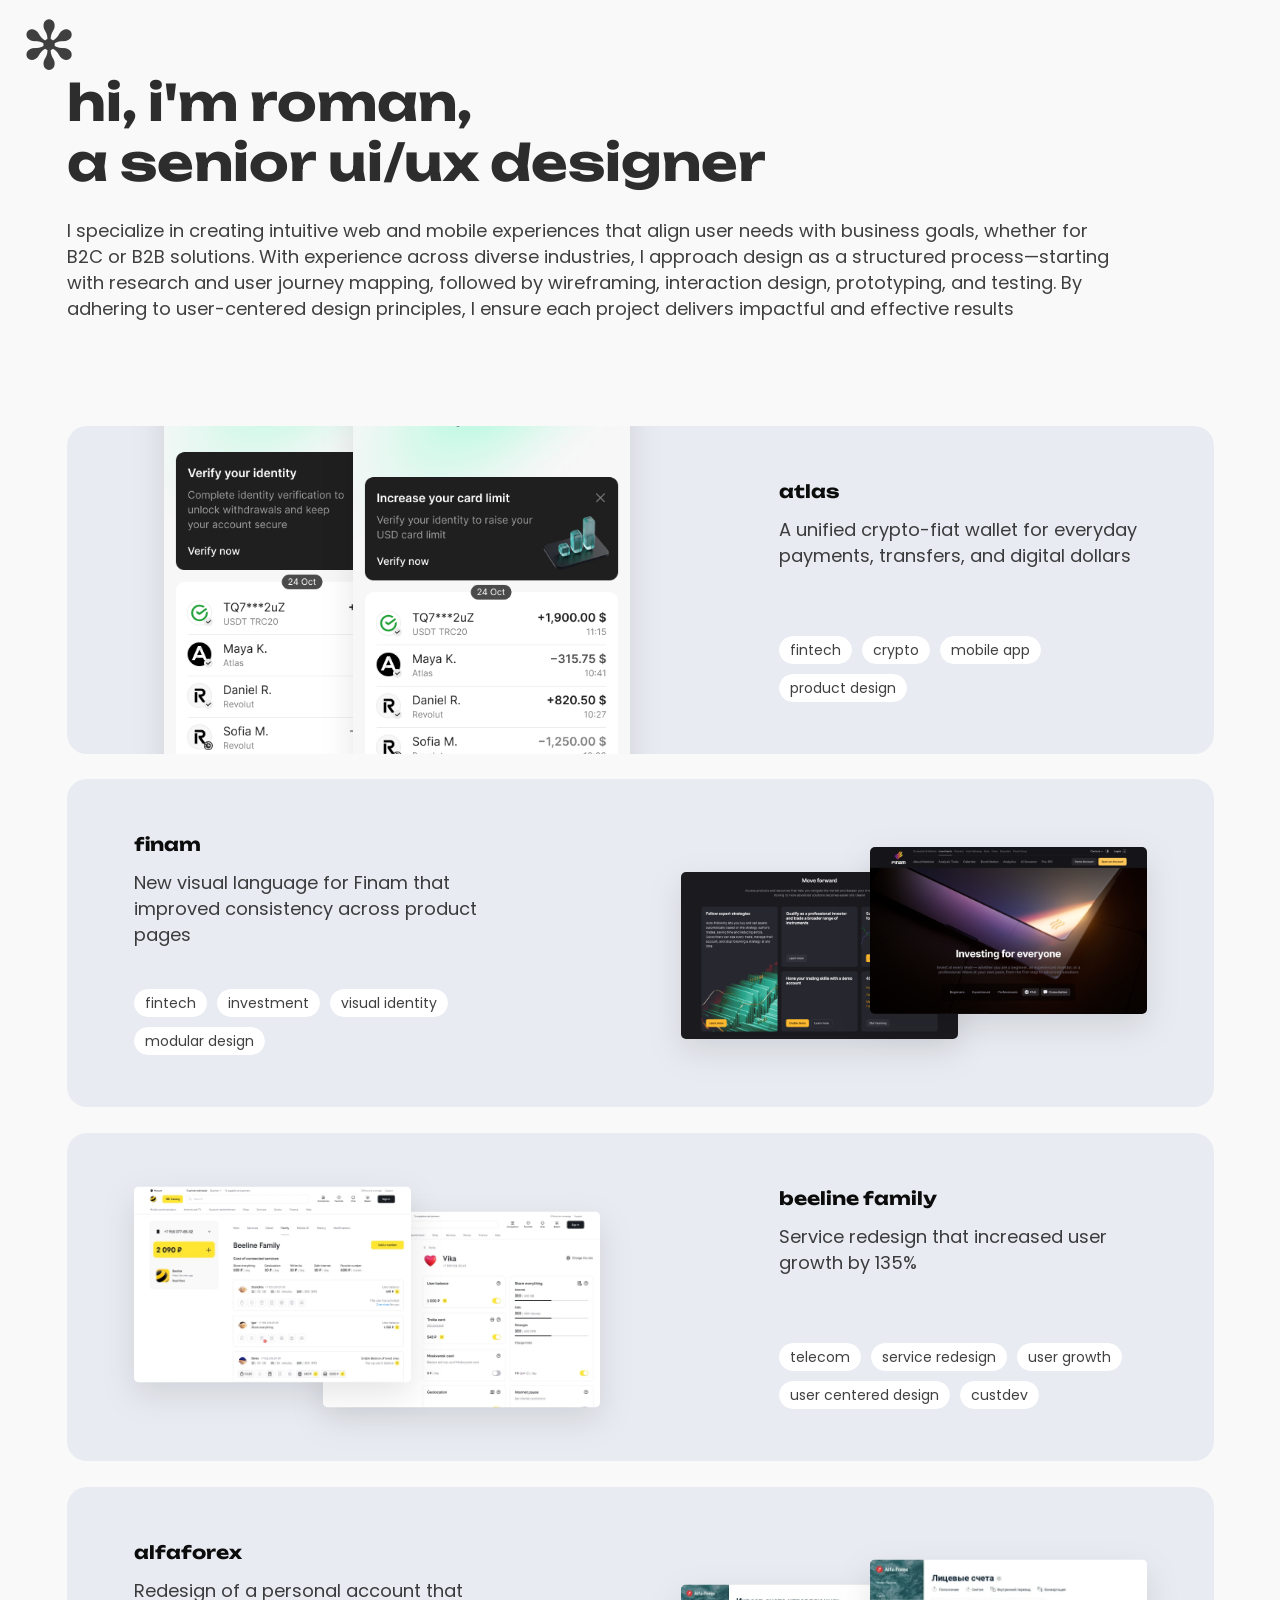
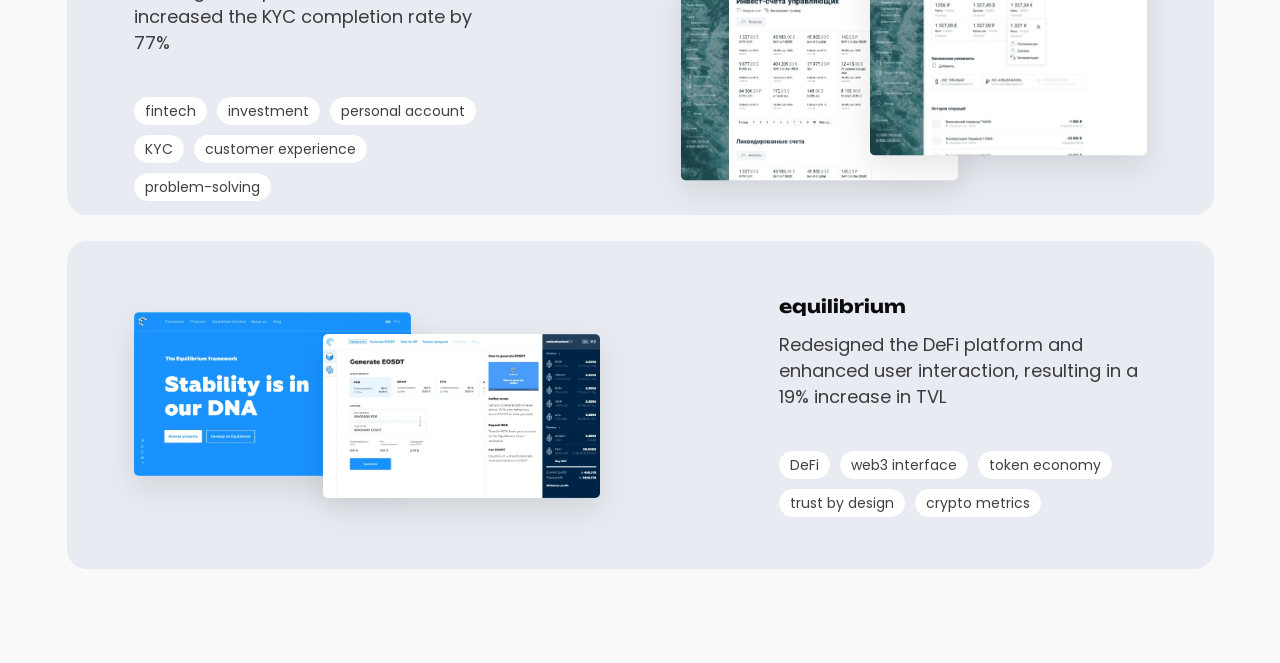
==== commit 3b05e250: "feat: publish Atlas App case with live motion demos and Figma screen assets" ====
--- a/index.html
+++ b/index.html
@@ -31,6 +31,19 @@
         <p id="home-description" class="portfolio-body">I specialize in creating intuitive web and mobile experiences that align user needs with business goals, whether for B2C or B2B solutions. With experience across diverse industries, I approach design as a structured process—starting with research and user journey mapping, followed by wireframing, interaction design, prototyping, and testing. By adhering to user-centered design principles, I ensure each project delivers impactful and effective results</p>
       </section>
       <section id="home-work" data-debug-label-position="top-right" class="home-work portfolio-container" aria-label="Selected design projects">
+      <article class="home-project home-project--left" id="atlas">
+        <a class="home-project__link" href="/cases/atlas/" aria-label="Open Atlas App case">
+          <div id="atlas-media" class="home-project__media" aria-hidden="true">
+            <img id="atlas-image-1" class="home-project__shot home-project__shot--first" src="cases/atlas/assets/home-account.png" alt="" width="375" height="812" loading="lazy" decoding="async">
+            <img id="atlas-image-2" class="home-project__shot home-project__shot--second" src="cases/atlas/assets/home-account-alt.png" alt="" width="375" height="812" loading="lazy" decoding="async">
+          </div>
+          <div id="atlas-copy" class="home-project__copy">
+            <h2 id="atlas-title">atlas</h2>
+            <p id="atlas-description">A unified crypto-fiat wallet for everyday payments, transfers, and digital dollars</p>
+            <ul id="atlas-tags" class="home-tags" aria-label="Project topics"><li>fintech</li><li>crypto</li><li>mobile app</li><li>product design</li></ul>
+          </div>
+        </a>
+      </article>
       <article class="home-project home-project--right" id="finam">
         <a class="home-project__link" href="/cases/finam/" aria-label="Open finam case">
           <div id="finam-media" data-debug-label-position="bottom-left" class="home-project__media" aria-hidden="true">
--- a/home.css
+++ b/home.css
@@ -71,6 +71,11 @@
 }
 .home-project--left .home-project__copy{right:8.438486%}
 .home-project--right .home-project__copy{left:8.438486%}
+/* Match both text-box outer edges to the existing 5.865536% image guides. */
+@media(min-width:768px){
+  .home-project--left .home-project__copy{right:5.865536%}
+  .home-project--right .home-project__copy{left:5.865536%}
+}
 .home-project__copy h2{
   font:700 18px/26px var(--font-heading);letter-spacing:0;
   text-transform:lowercase;color:rgba(0,0,0,.95);
@@ -105,9 +110,11 @@
   .home-project--right:hover .home-project__shot--second{transform:translateY(20px)}
   .home-project--left:hover .home-project__shot--second,
   .home-project--right:hover .home-project__shot--first{transform:translateY(-20px)}
-  /* AlfaForex: right screenshot down, left screenshot up. */
-  #alfaforex:hover .home-project__shot--first{transform:translateY(20px)}
-  #alfaforex:hover .home-project__shot--second{transform:translateY(-20px)}
+  /* AlfaForex and Finam: left screenshot up, right screenshot down. */
+  #alfaforex:hover .home-project__shot--first,
+  #finam:hover .home-project__shot--first{transform:translateY(20px)}
+  #alfaforex:hover .home-project__shot--second,
+  #finam:hover .home-project__shot--second{transform:translateY(-20px)}
   /* Tag hover does not fade other elements. */
   .home-tags li:hover{box-shadow:inset 0 0 0 1px #fff}
   .home-tags li:hover::before{transform:translateX(-101%)}
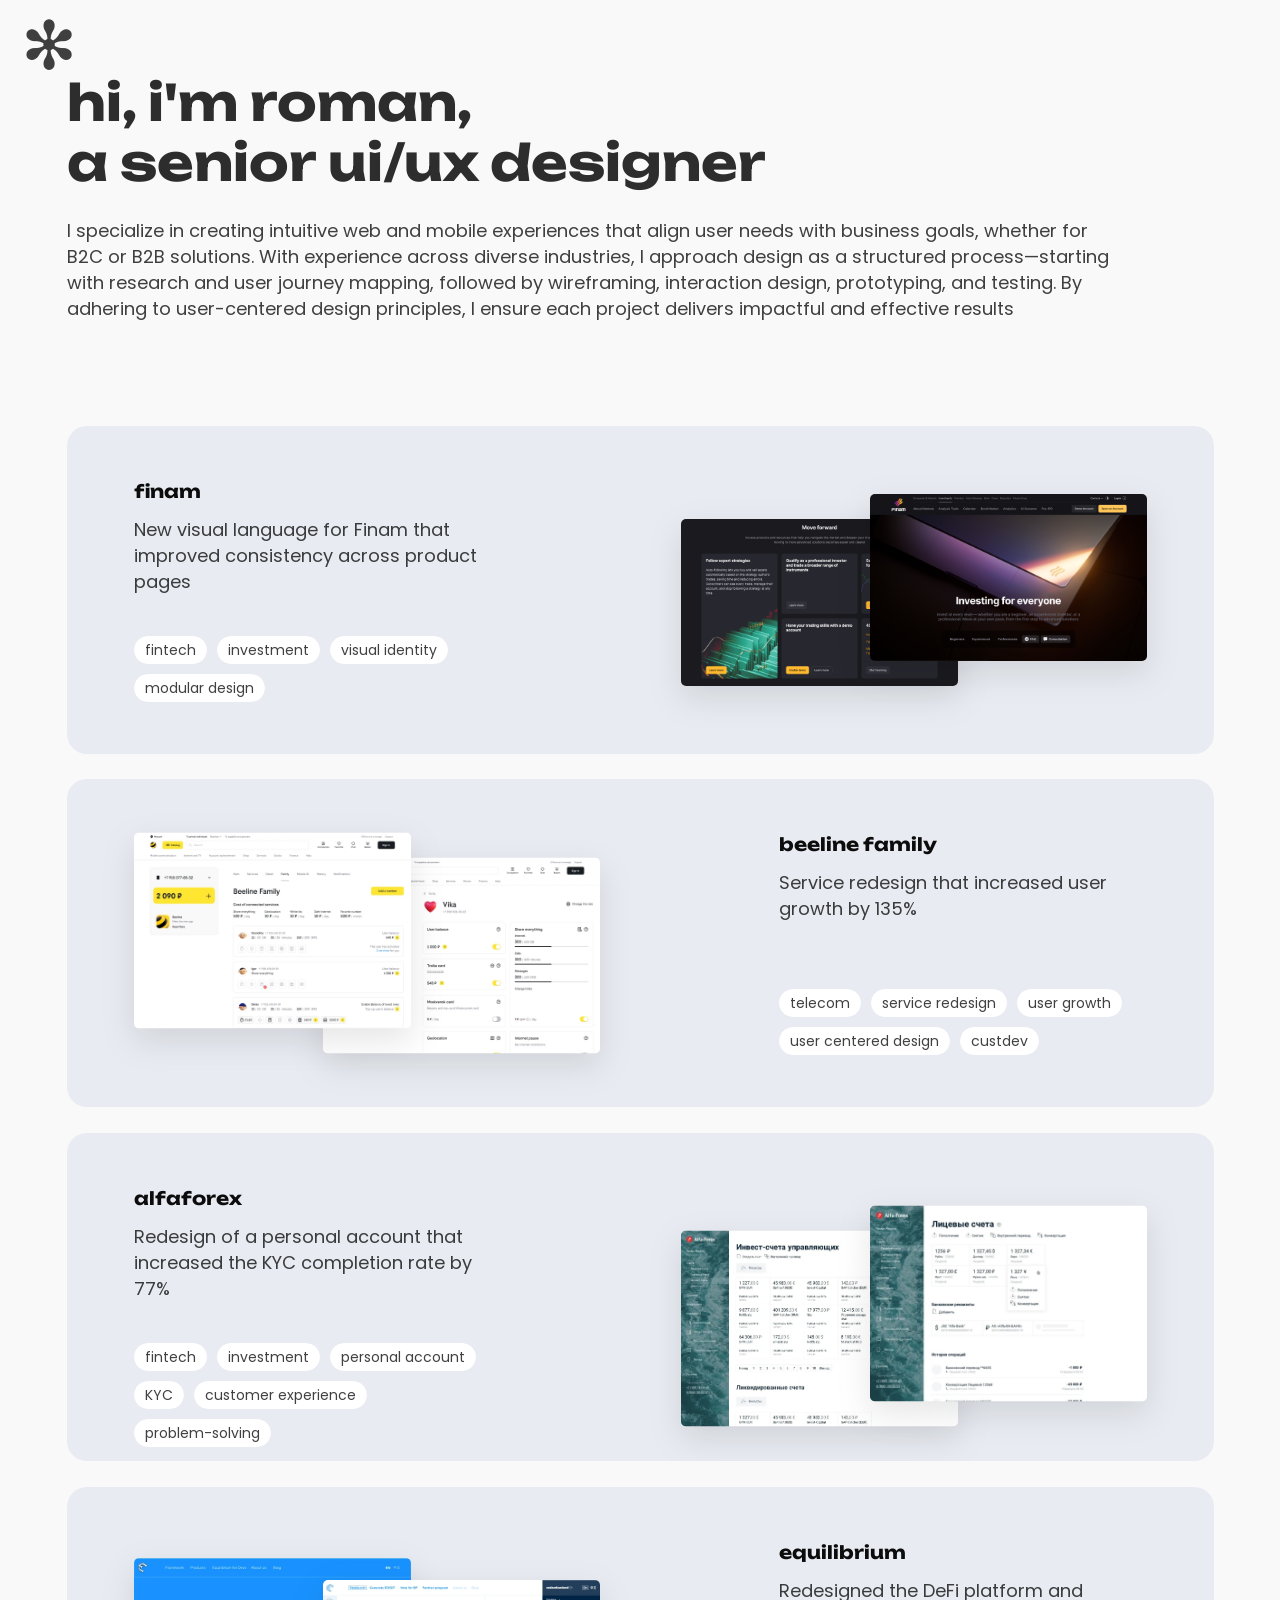
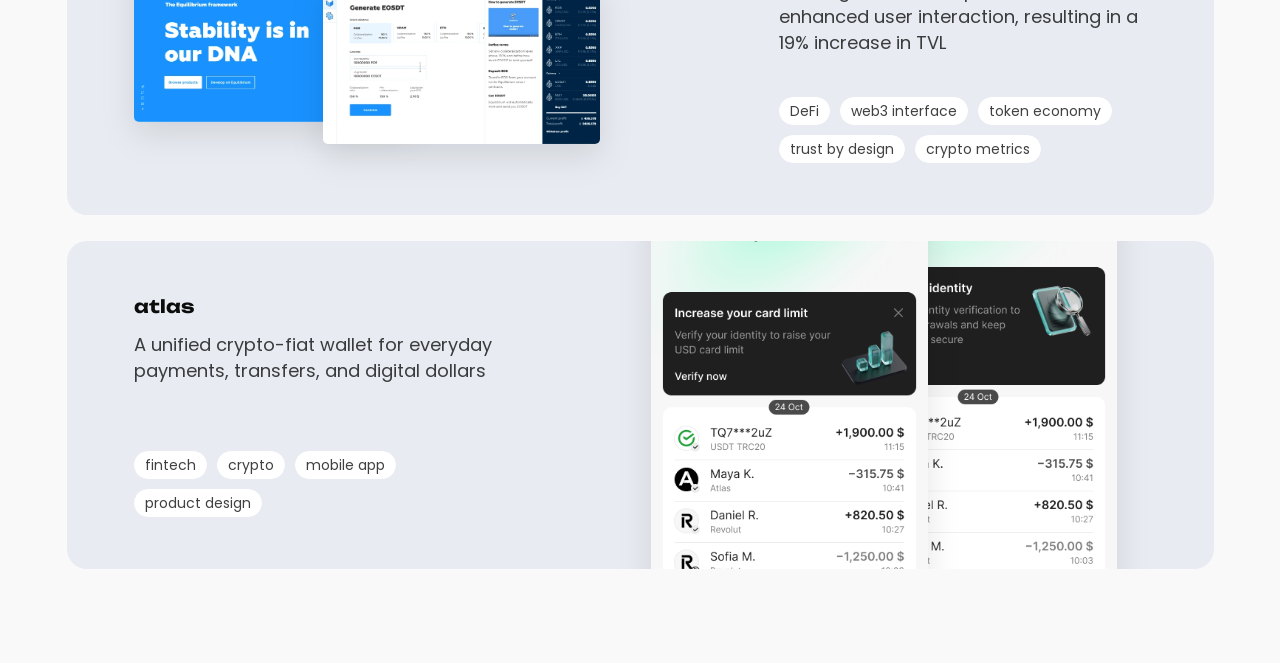
==== commit a9de5745: "test: retain existing homepage case order and include Atlas in visual audit" ====
--- a/index.html
+++ b/index.html
@@ -31,19 +31,6 @@
         <p id="home-description" class="portfolio-body">I specialize in creating intuitive web and mobile experiences that align user needs with business goals, whether for B2C or B2B solutions. With experience across diverse industries, I approach design as a structured process—starting with research and user journey mapping, followed by wireframing, interaction design, prototyping, and testing. By adhering to user-centered design principles, I ensure each project delivers impactful and effective results</p>
       </section>
       <section id="home-work" data-debug-label-position="top-right" class="home-work portfolio-container" aria-label="Selected design projects">
-      <article class="home-project home-project--left" id="atlas">
-        <a class="home-project__link" href="/cases/atlas/" aria-label="Open Atlas App case">
-          <div id="atlas-media" class="home-project__media" aria-hidden="true">
-            <img id="atlas-image-1" class="home-project__shot home-project__shot--first" src="cases/atlas/assets/home-account.png" alt="" width="375" height="812" loading="lazy" decoding="async">
-            <img id="atlas-image-2" class="home-project__shot home-project__shot--second" src="cases/atlas/assets/home-account-alt.png" alt="" width="375" height="812" loading="lazy" decoding="async">
-          </div>
-          <div id="atlas-copy" class="home-project__copy">
-            <h2 id="atlas-title">atlas</h2>
-            <p id="atlas-description">A unified crypto-fiat wallet for everyday payments, transfers, and digital dollars</p>
-            <ul id="atlas-tags" class="home-tags" aria-label="Project topics"><li>fintech</li><li>crypto</li><li>mobile app</li><li>product design</li></ul>
-          </div>
-        </a>
-      </article>
       <article class="home-project home-project--right" id="finam">
         <a class="home-project__link" href="/cases/finam/" aria-label="Open finam case">
           <div id="finam-media" data-debug-label-position="bottom-left" class="home-project__media" aria-hidden="true">
@@ -96,6 +83,19 @@
           </div>
         </a>
       </article>
+      <article class="home-project home-project--right" id="atlas">
+        <a class="home-project__link" href="/cases/atlas/" aria-label="Open Atlas App case">
+          <div id="atlas-media" class="home-project__media" aria-hidden="true">
+            <img id="atlas-image-1" class="home-project__shot home-project__shot--first" src="cases/atlas/assets/home-account.png" alt="" width="375" height="812" loading="lazy" decoding="async">
+            <img id="atlas-image-2" class="home-project__shot home-project__shot--second" src="cases/atlas/assets/home-account-alt.png" alt="" width="375" height="812" loading="lazy" decoding="async">
+          </div>
+          <div id="atlas-copy" class="home-project__copy">
+            <h2 id="atlas-title">atlas</h2>
+            <p id="atlas-description">A unified crypto-fiat wallet for everyday payments, transfers, and digital dollars</p>
+            <ul id="atlas-tags" class="home-tags" aria-label="Project topics"><li>fintech</li><li>crypto</li><li>mobile app</li><li>product design</li></ul>
+          </div>
+        </a>
+      </article>
       </section>
     </main>
   </div>
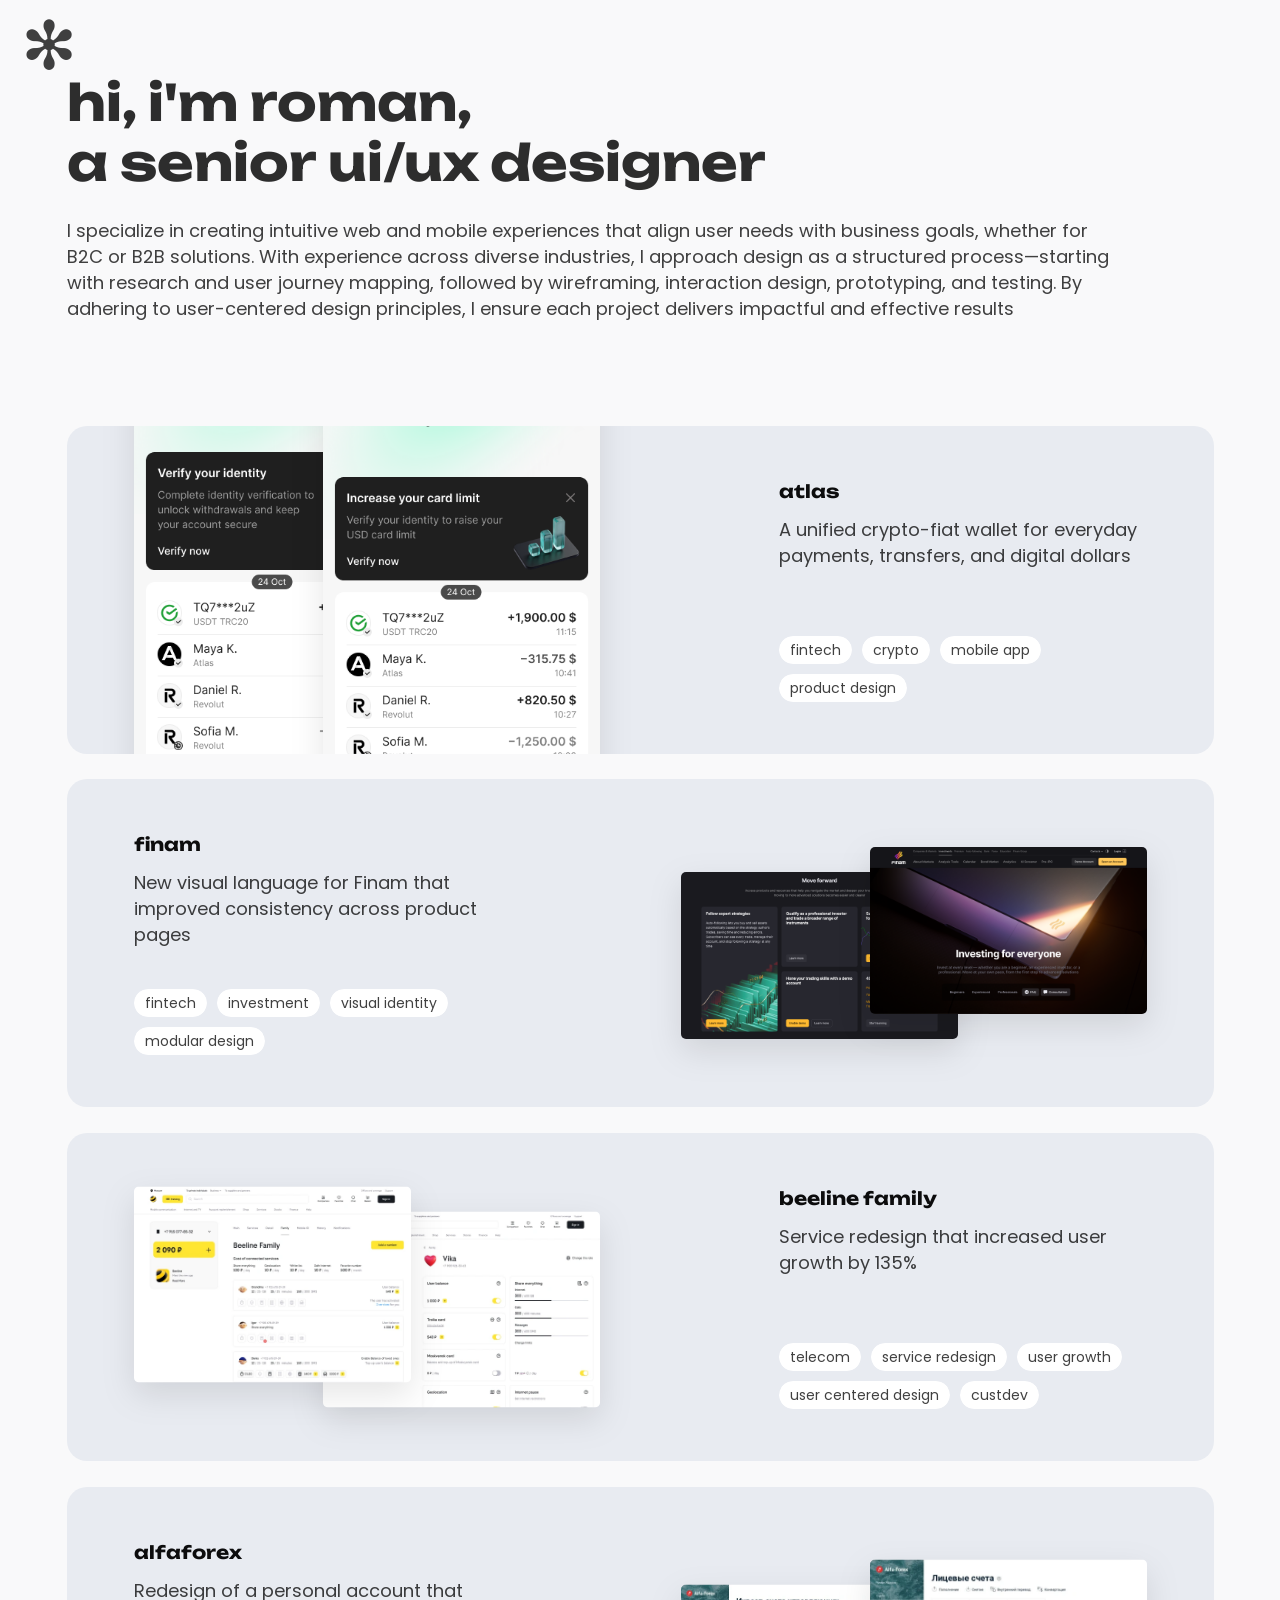
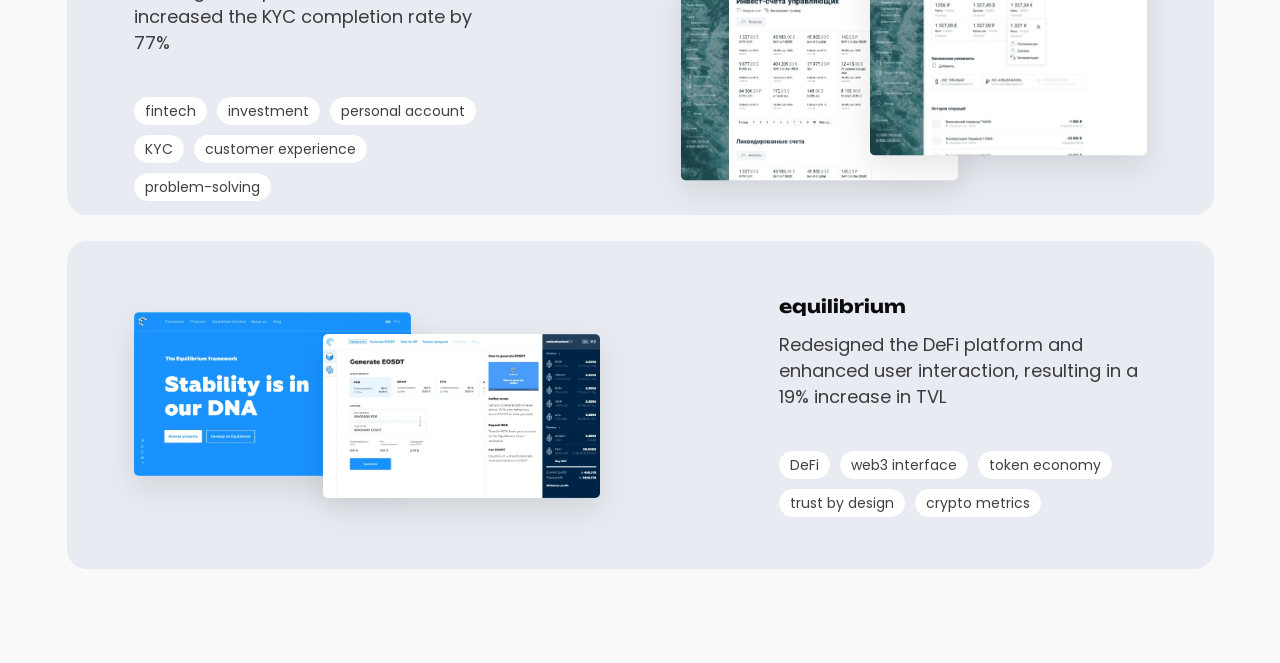
==== commit bf917b6e: "Move Atlas portfolio card first with left media and right copy" ====
--- a/index.html
+++ b/index.html
@@ -31,6 +31,19 @@
         <p id="home-description" class="portfolio-body">I specialize in creating intuitive web and mobile experiences that align user needs with business goals, whether for B2C or B2B solutions. With experience across diverse industries, I approach design as a structured process—starting with research and user journey mapping, followed by wireframing, interaction design, prototyping, and testing. By adhering to user-centered design principles, I ensure each project delivers impactful and effective results</p>
       </section>
       <section id="home-work" data-debug-label-position="top-right" class="home-work portfolio-container" aria-label="Selected design projects">
+      <article class="home-project home-project--left" id="atlas">
+        <a class="home-project__link" href="/cases/atlas/" aria-label="Open Atlas App case">
+          <div id="atlas-media" class="home-project__media" aria-hidden="true">
+            <img id="atlas-image-1" class="home-project__shot home-project__shot--first" src="cases/atlas/assets/home-account.png" alt="" width="375" height="812" loading="lazy" decoding="async">
+            <img id="atlas-image-2" class="home-project__shot home-project__shot--second" src="cases/atlas/assets/home-account-alt.png" alt="" width="375" height="812" loading="lazy" decoding="async">
+          </div>
+          <div id="atlas-copy" class="home-project__copy">
+            <h2 id="atlas-title">atlas</h2>
+            <p id="atlas-description">A unified crypto-fiat wallet for everyday payments, transfers, and digital dollars</p>
+            <ul id="atlas-tags" class="home-tags" aria-label="Project topics"><li>fintech</li><li>crypto</li><li>mobile app</li><li>product design</li></ul>
+          </div>
+        </a>
+      </article>
       <article class="home-project home-project--right" id="finam">
         <a class="home-project__link" href="/cases/finam/" aria-label="Open finam case">
           <div id="finam-media" data-debug-label-position="bottom-left" class="home-project__media" aria-hidden="true">
@@ -83,19 +96,6 @@
           </div>
         </a>
       </article>
-      <article class="home-project home-project--right" id="atlas">
-        <a class="home-project__link" href="/cases/atlas/" aria-label="Open Atlas App case">
-          <div id="atlas-media" class="home-project__media" aria-hidden="true">
-            <img id="atlas-image-1" class="home-project__shot home-project__shot--first" src="cases/atlas/assets/home-account.png" alt="" width="375" height="812" loading="lazy" decoding="async">
-            <img id="atlas-image-2" class="home-project__shot home-project__shot--second" src="cases/atlas/assets/home-account-alt.png" alt="" width="375" height="812" loading="lazy" decoding="async">
-          </div>
-          <div id="atlas-copy" class="home-project__copy">
-            <h2 id="atlas-title">atlas</h2>
-            <p id="atlas-description">A unified crypto-fiat wallet for everyday payments, transfers, and digital dollars</p>
-            <ul id="atlas-tags" class="home-tags" aria-label="Project topics"><li>fintech</li><li>crypto</li><li>mobile app</li><li>product design</li></ul>
-          </div>
-        </a>
-      </article>
       </section>
     </main>
   </div>
--- a/home.css
+++ b/home.css
@@ -58,9 +58,11 @@
 @media(min-width:768px){
   .home-project__shot{translate:0 var(--home-shot-center-offset,0px)}
   #beeline-family .home-project__shot--first,
-  #equilibrium .home-project__shot--first{left:5.865536%}
+  #equilibrium .home-project__shot--first,
+  #atlas .home-project__shot--first{left:5.865536%}
   #beeline-family .home-project__shot--second,
-  #equilibrium .home-project__shot--second{left:22.348186%}
+  #equilibrium .home-project__shot--second,
+  #atlas .home-project__shot--second{left:22.348186%}
   #alfaforex .home-project__shot--first,
   #finam .home-project__shot--first{left:70.001972%}
   #alfaforex .home-project__shot--second,
